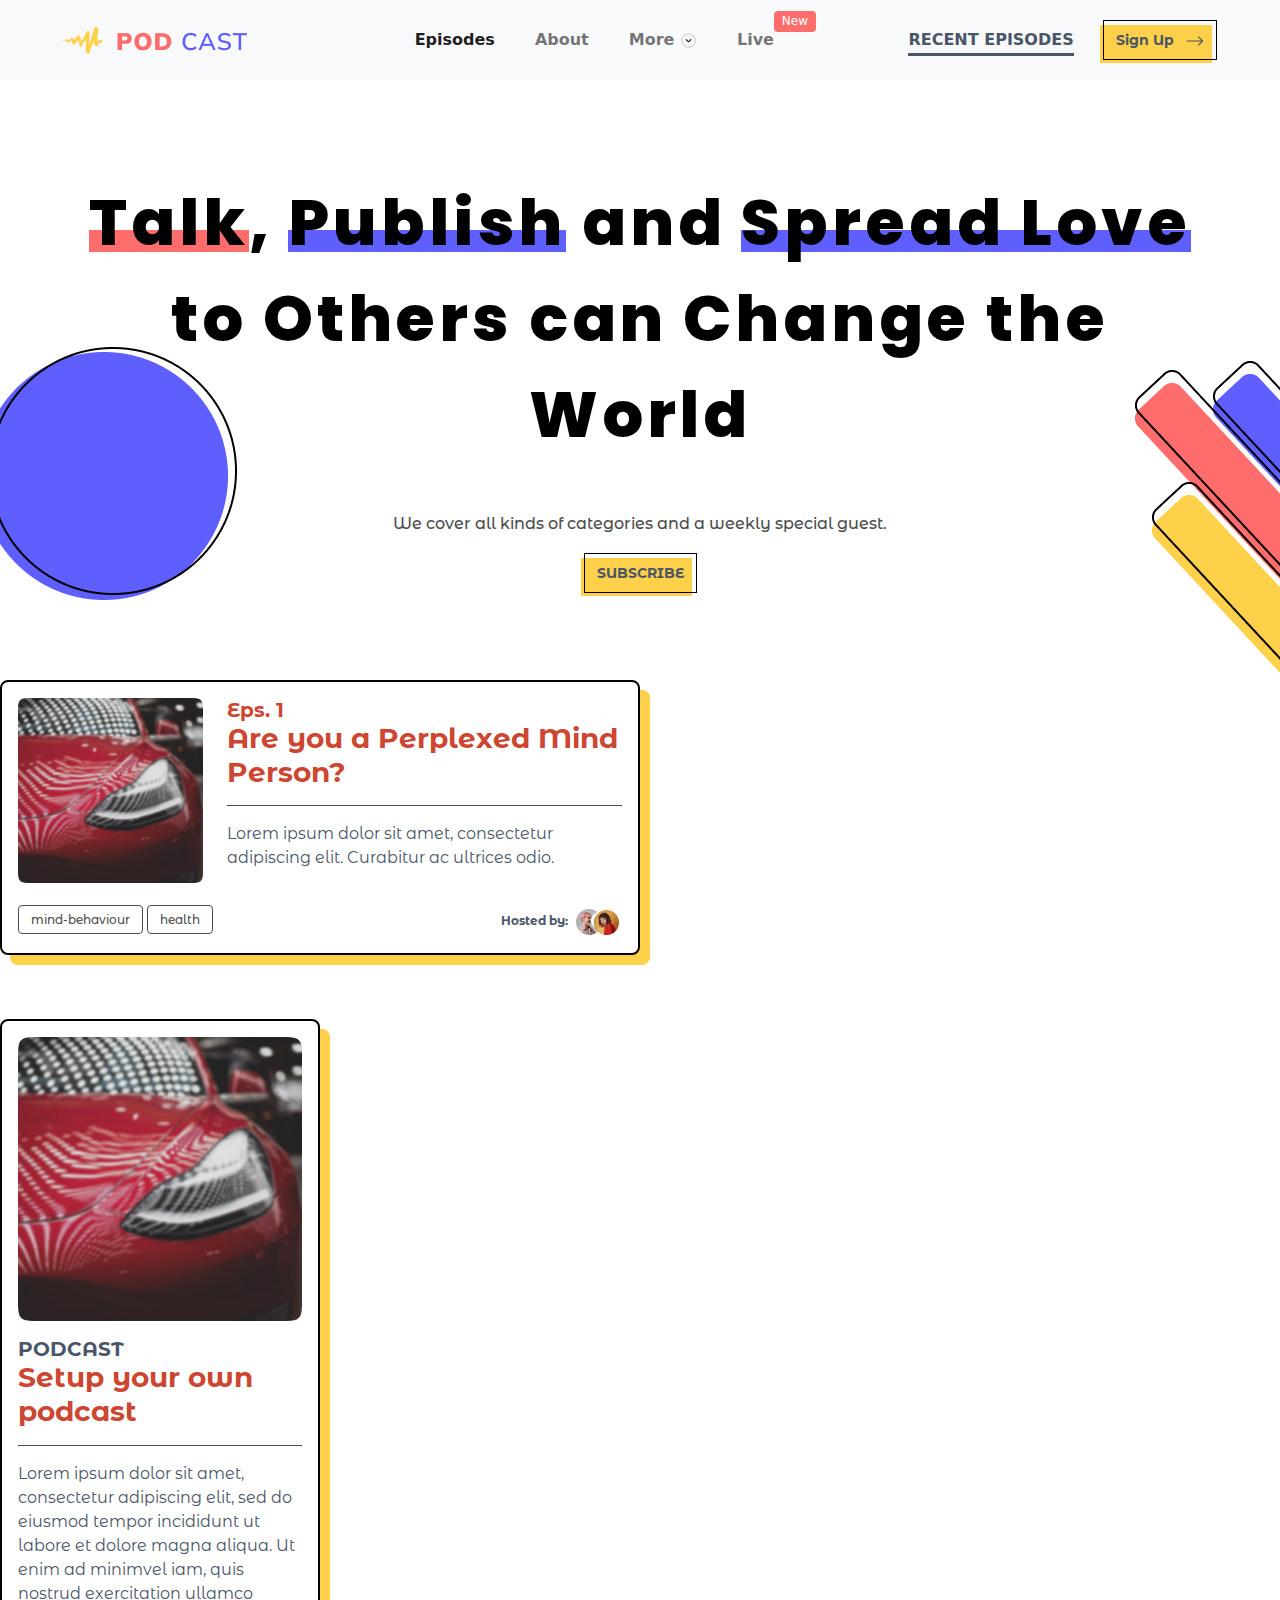
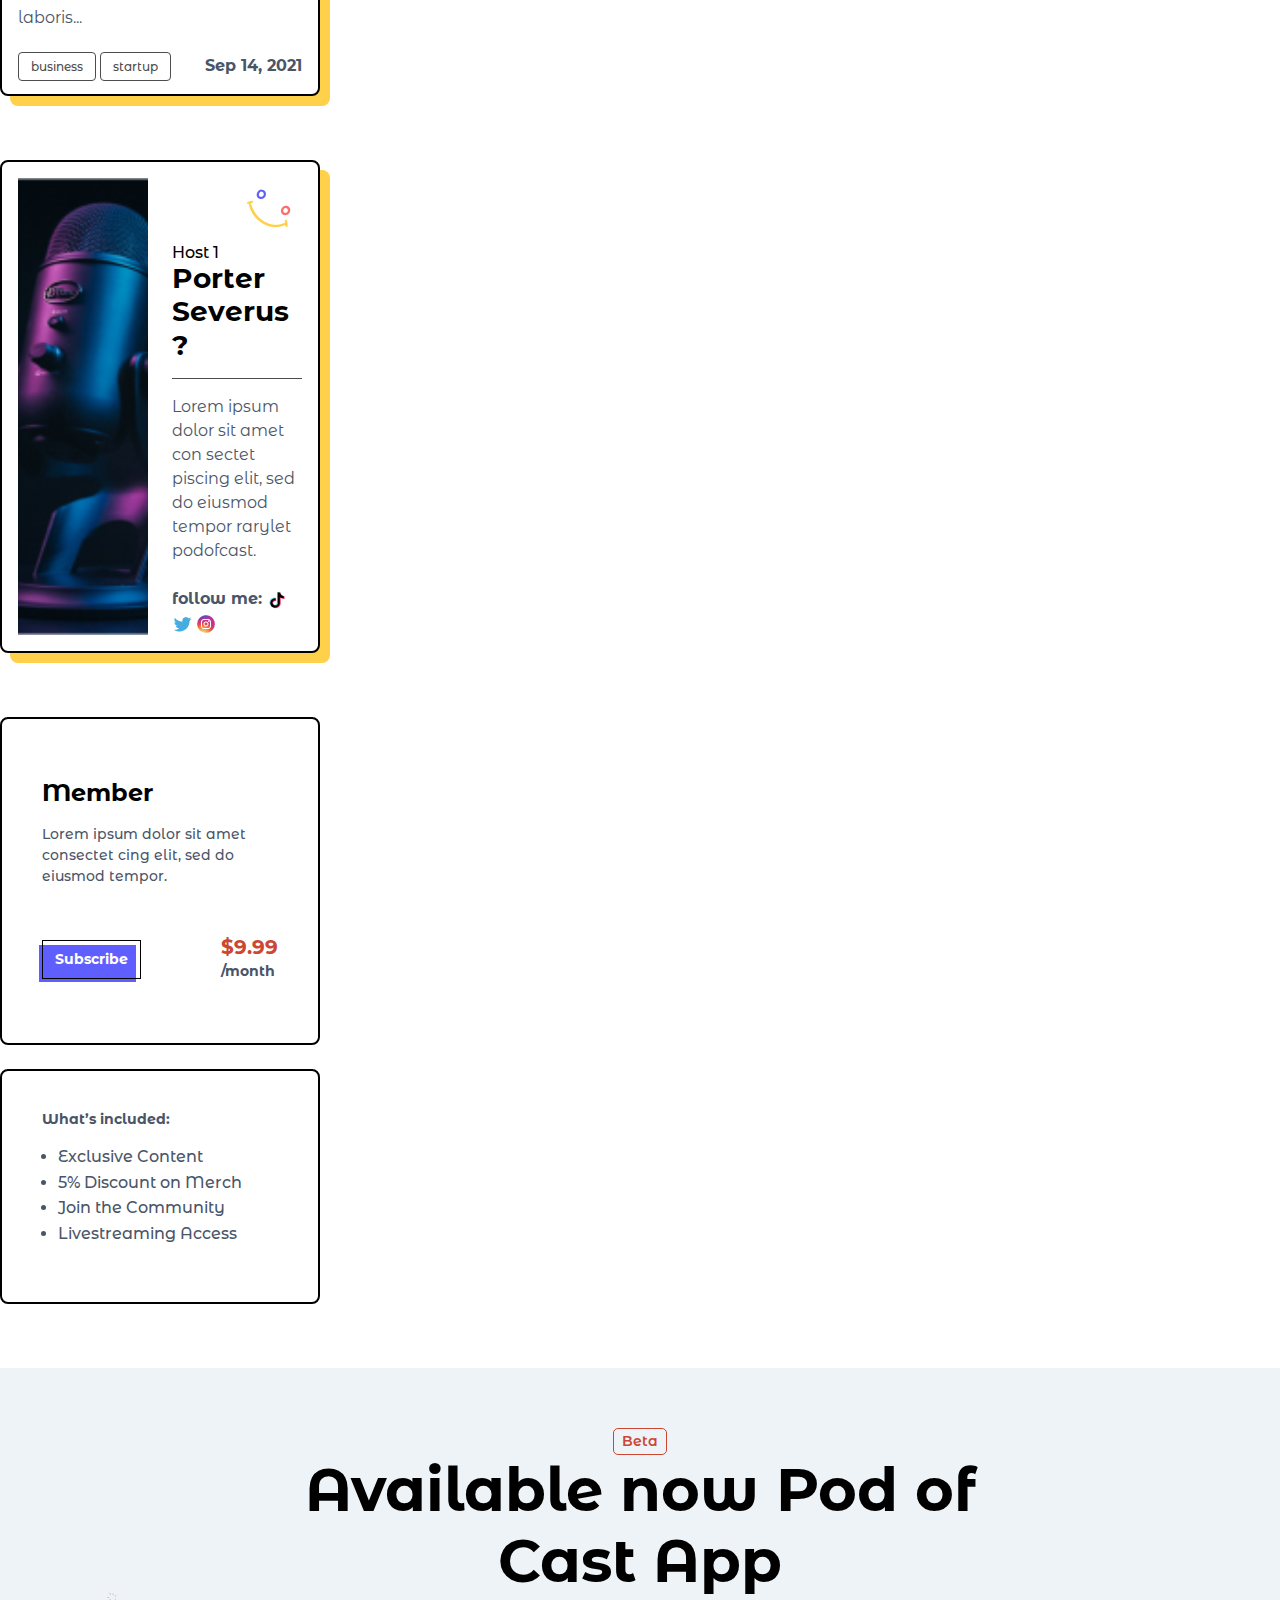
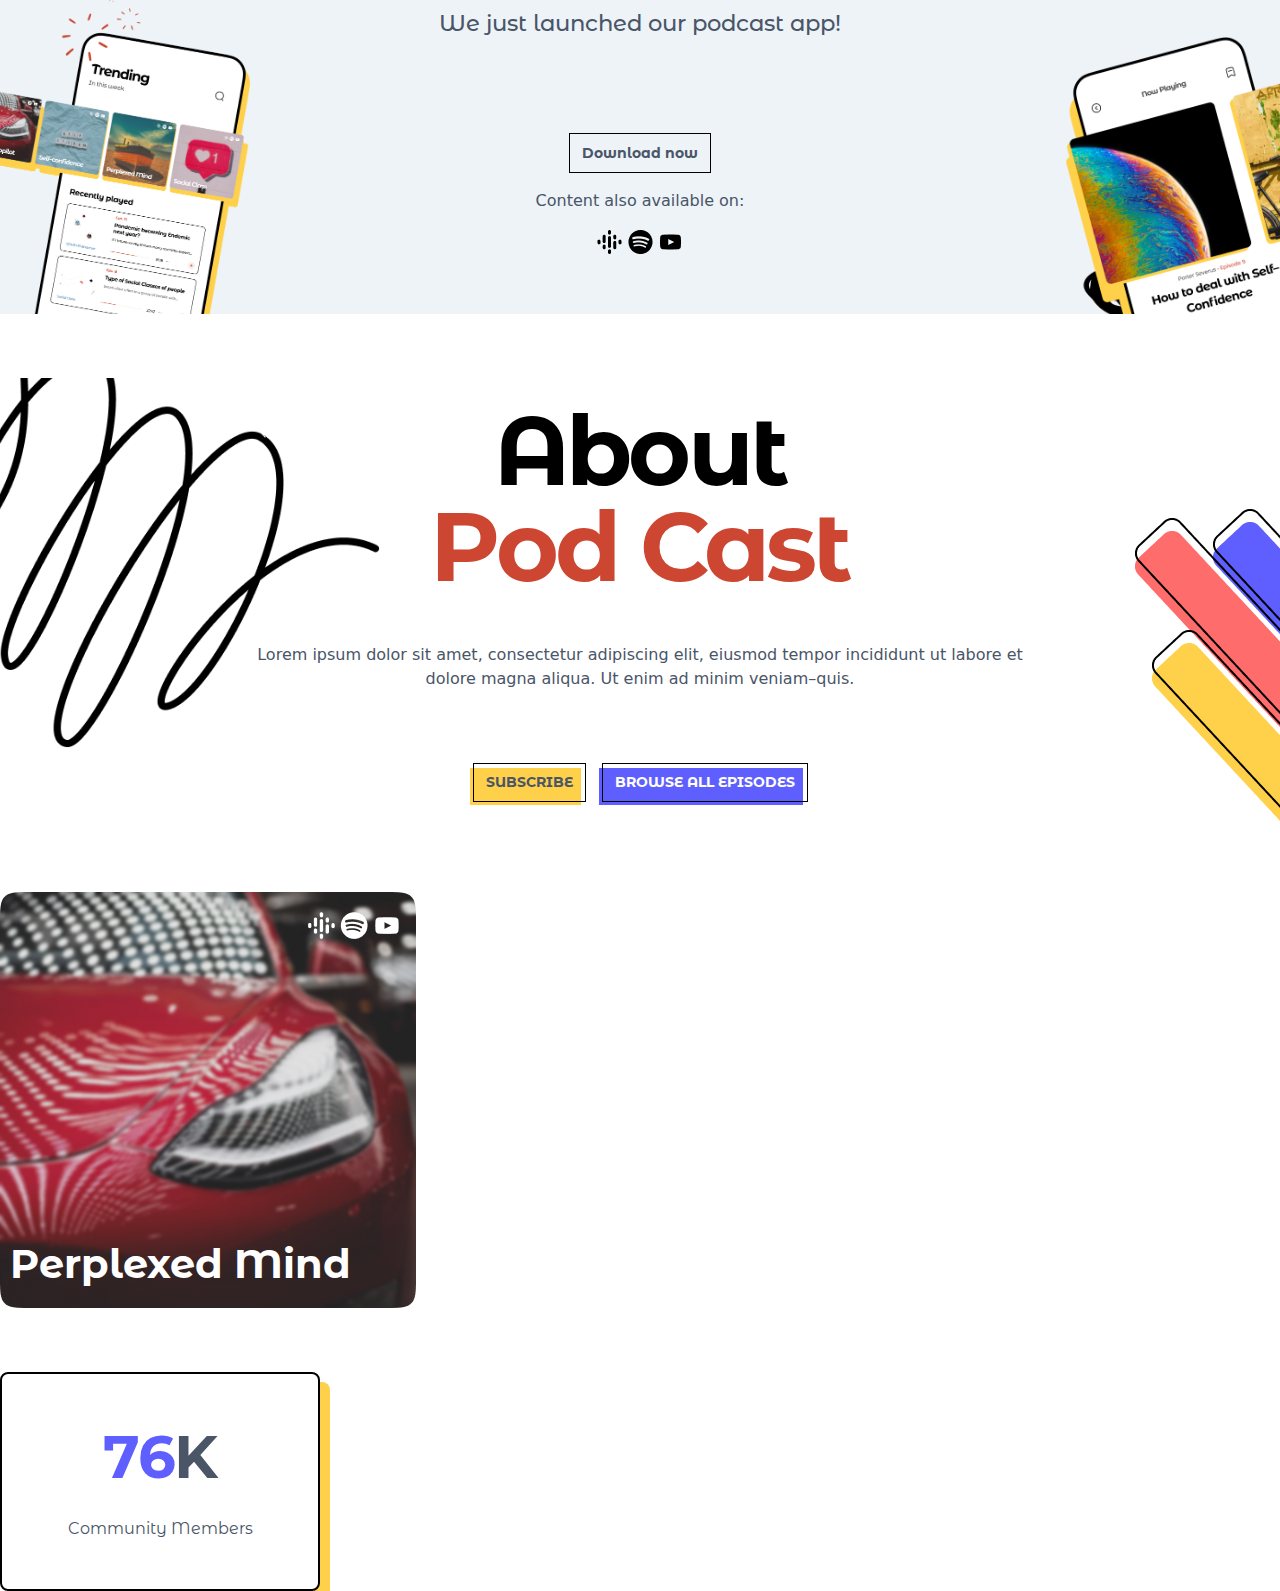
==== comps.html @ 331a7ea0 "All comonents" ====
<!DOCTYPE html>

<html>

<head>
  <meta charset="utf-8">
  <meta http-equiv="X-UA-Compatible" content="IE=edge">
  <title></title>
  <meta name="description" content="">
  <meta name="viewport" content="width=device-width, initial-scale=1">
  <link rel="stylesheet" href="assets/css/preloader.css" type="text/css">
  <link rel="stylesheet" href="assets/css/index.css" type="text/css">
  <link rel="stylesheet" href="assets/css/bootstrap.min.css" type="text/css">

  <!-- Make css by page name and individual responsive -->
</head>

<body>

  <main id="main">

    <!-- Preloader started  -->
    <section id="preloader">
      <div class="loading">
        <span style="width:80px"><img class="img-fluid w-100" src="assets/images/loader/loader_icon.svg" alt=""></span>
        <span style="color: #FF6C6C; font-weight: bold;">P</span>
        <span style="color: #FF6C6C; font-weight: bold;">O</span>
        <span style="color: #FF6C6C; font-weight: bold;">D</span>
        <span style="color: #5F5FFF; font-weight: bold;">C</span>
        <span style="color: #5F5FFF;">A</span>
        <span style="color: #5F5FFF;">S</span>
        <span style="color: #5F5FFF;">T</span>
      </div>
    </section>
    <!-- Preloader Ended  -->


    <section id="navbar">
      <nav class="navbar navbar-expand-lg navbar-light bg-light">
        <div class="container-fluid">
          <a class="navbar-brand" href="#"><img class="img-fluid" src="assets/images/logo/Logo.png" alt=""></a>
          <button class="navbar-toggler" type="button" data-bs-toggle="collapse"
            data-bs-target="#navbarSupportedContent" aria-controls="navbarSupportedContent" aria-expanded="false"
            aria-label="Toggle navigation">
            <span class="navbar-toggler-icon"></span>
          </button>
          <div class="collapse navbar-collapse" id="navbarSupportedContent">
            <ul class="navbar-nav mx-auto mb-2 mb-lg-0 d-flex gap-4">
              <li class="nav-item">
                <a class="nav-link active" aria-current="page" href="#">Episodes</a>
              </li>
              <li class="nav-item">
                <a class="nav-link" href="#">About</a>
              </li>
              <li class="nav-item dropdown">
                <a class="nav-link dropdown-toggle" href="#" id="navbarDropdown" role="button" data-bs-toggle="dropdown"
                  aria-expanded="false">
                  More

                  <svg width="17" height="17" viewBox="0 0 17 17" fill="none" xmlns="http://www.w3.org/2000/svg">
                    <path opacity="0.3"
                      d="M15.1668 8.49992C15.1668 12.1766 12.1762 15.1666 8.50016 15.1666C4.82416 15.1666 1.8335 12.1766 1.8335 8.49992C1.8335 4.82392 4.82416 1.83325 8.50016 1.83325C12.1762 1.83325 15.1668 4.82392 15.1668 8.49992"
                      stroke="black" stroke-opacity="0.4" stroke-width="1.5" />
                    <path
                      d="M11.3141 7.5384C11.3141 7.66574 11.2654 7.79374 11.1681 7.89107L8.85472 10.2157C8.76072 10.3097 8.63338 10.3624 8.50005 10.3624C8.36738 10.3624 8.24005 10.3097 8.14605 10.2157L5.83138 7.89107C5.63671 7.69574 5.63671 7.37974 5.83271 7.1844C6.02871 6.98974 6.34538 6.9904 6.54005 7.18574L8.50005 9.1544L10.46 7.18574C10.6547 6.9904 10.9707 6.98974 11.1667 7.1844C11.2654 7.28174 11.3141 7.4104 11.3141 7.5384Z"
                      fill="black" />
                  </svg>

                </a>
                <ul class="dropdown-menu" aria-labelledby="navbarDropdown">
                  <div class="arrow"></div>
                  <li><a class="dropdown-item" href="#">Action</a></li>
                  <li><a class="dropdown-item" href="#">Another action</a></li>
                  <li>
                    <hr class="dropdown-divider">
                  </li>
                  <li><a class="dropdown-item" href="#">Something else here</a></li>
                </ul>
              </li>
              <li class="nav-item position-relative">
                <a href="" class="nav-link ">Live <sup class="badge position-absolute">New</sup></a>
              </li>
            </ul>

            <div class="right_side_nav ">

              <a style="border-bottom: 3px solid #4A5568;" class="text-dark fw-bold pb-1 me-4" href="">RECENT
                EPISODES</a>
              <a class="them_btn text-dark yellow_btn text-capitalize" href="">Sign Up
                <svg class="ms-2" width="18" height="10" viewBox="0 0 18 10" fill="none"
                  xmlns="http://www.w3.org/2000/svg">
                  <path
                    d="M12.7046 0.26716L17.4375 5.00004L12.7046 9.73291L11.9091 8.93739L15.284 5.5625L0.589361 5.5625V4.4375L15.2839 4.4375L11.9091 1.06268L12.7046 0.26716Z"
                    fill="#4A5568" />
                </svg>

              </a>
            </div>
          </div>
        </div>
      </nav>
    </section>
    <section id="page_content">

      <section id="hero" class="animated_banner d-flex align-items-center position-relative overflow-hidden">
        <div class="hero_text text-center mx-auto">
          <h1>
            <span class="text1">Talk</span>, <span class="text2">Publish</span> and <span class="text2">Spread
              Love</span> to Others can Change the World
          </h1>

          <p class="mt-5">We cover all kinds of categories and a weekly special guest.</p>
          <br>
          <a class="them_btn text-dark yellow_btn text-uppercase" href="">Subscribe</a>
        </div>

        <img class="line position-absolute" src="assets/images/hero/lines.png " alt="">
        <img class="circle img-fluid  position-absolute" src="assets/images/hero/circle.png" alt="">
      </section>



        <div class="card card1 has_shadow  p-1 p-md-3 w-50">
          <div class="card_body ">
              <div class="row">
                <div class="col-12 col-lg-4">
                  <div class="left_img"><img class="w-100 img-fluid" src="assets/images/card/card_img2.png" alt=""></div>
                </div>
                <div class="col-12 col-lg-8">
                  <div class="card_info">
                    <div class="card_heading d-flex flex-column justify-content-between pb-1 pb-md-3 mt-2 mt-md-0">
                      <h5 class="text-brown fw-bold">Eps. 1</h5>
                      <h3 class="text-brown fw-bold">Are you a Perplexed Mind Person?</h3>
                    </div>
  
                    <div class="card_details mt-1 mt-md-3">
                      <p>Lorem ipsum dolor sit amet, consectetur adipiscing elit. Curabitur ac ultrices odio. </p>
                    </div>
                  </div>
                </div>
              </div>
          </div>
          <div class="card_footer d-flex justify-content-between mt-2 mt-md-4">
            <div class="btn_group">
              <a class="bordered_btn" href="">mind-behaviour</a>
              <a class="bordered_btn" href="">health</a>
            </div>

            <div class="hosters">
              <span class="fw-bold">Hosted by: </span>
              <span class="hosters_img">
                <a href=""><img class="avatar" src="assets/images/avatar/avatar1.png" alt=""></a>
                <a href=""><img class="avatar" src="assets/images/avatar/avatar2.png" alt=""></a>
              </span>
            </div>
          </div>
        </div>


        <div class="gap_64"></div>
        <div class="card card2 has_shadow  p-1 p-md-3 w-25">
          <div class="card_body ">
              <div class="row">
                <div class="col-12 ">
                  <div class="left_img"><img class="w-100 img-fluid" src="assets/images/card/card_img2.png" alt=""></div>
                </div>
                <div class="col-12">
                  <div class="card_info">
                    <div class="card_heading d-flex flex-column justify-content-between pb-1 pb-md-3 mt-2 mt-md-0">
                      <h5 class="text-uppercase mt-1 mt-md-3 fw-bold">Podcast</h5>
                      <h3 class="text-brown fw-bold ">Setup your own podcast</h3>
                    </div>
  
                    <div class="card_details mt-1 mt-md-3">
                      <p>Lorem ipsum dolor sit amet, consectetur adipiscing elit, sed do eiusmod tempor incididunt ut labore et dolore magna aliqua. Ut enim ad minimvel iam, quis nostrud exercitation ullamco laboris... </p>
                    </div>
                  </div>
                </div>
              </div>
          </div>
          <div class="card_footer d-flex flex-wrap justify-content-between mt-2 mt-md-4 gap-2">
            <div class="btn_group">
              <a class="bordered_btn" href="">business</a>
              <a class="bordered_btn" href="">startup</a>
            </div>

            <div class="date">
              <p class="fw-bold">Sep 14, 2021</p>
            </div>
          </div>
        </div>

        <div class="gap_64"></div>
        <div class="card card3 has_shadow  p-1 p-md-3 w-25">
          <div class="card_body ">
              <div class="row">
                <div class="col-6">
                  <div class="left_img h-100 "><img style="object-fit:cover;" class="w-100 h-100 img-fluid" src="assets/images/card/speaker.png" alt=""></div>
                </div>
                <div class="col-6">
                  <div class="card_info d-flex flex-column justify-content-between h-100">
                    <div class="card_top right_img d-flex justify-content-end">
                      <img class="w-50" src="assets/images/card/Face 1.png" alt="">
                    </div>

                    <div class="card_bottom">
                      <div class="card_heading d-flex flex-column justify-content-between pb-1 pb-md-3 mt-2 mt-md-0">
                        <h6 class="text-black">Host 1</h6>
                        <h3 class="text-black fw-bold">Porter Severus?</h3>
                      </div>
    
                      <div class="card_details mt-1 mt-md-3">
                        <p>Lorem ipsum dolor sit amet con
                          sectet piscing elit, sed do eiusmod tempor rarylet podofcast. </p>
                      </div>
  
                      <div class="card_footer d-flex  mt-2 mt-md-4 justify-content-end">
            
                        <div class="socials align-content-end">
                          <span class="fw-bold">follow me: </span>
                          <span class="social_img">
                            <a href=""><img class="avatar" src="assets/images/icon/tiktok.png" alt=""></a>
                            <a href=""><img class="avatar" src="assets/images/icon/twitter.png" alt=""></a>
                            <a href=""><img class="avatar" src="assets/images/icon/instagram.png" alt=""></a>
                          </span>
                        </div>
                      </div>
                    </div>
                    
                  </div>
                </div>
              </div>
          </div>
          
        </div>

        <div class="gap_64">

        </div>

        <div class="group_card w-25">
          <div class="card  d-flex flex-column gap-5 ">
            
            <div class="part1 card_heading border-0">
              <h4 class="text-black fw-bold ">Member</h4>
              <p class="mt-3">Lorem ipsum dolor sit amet consectet
                cing elit, sed do eiusmod tempor.</p>
              </div>

              <div class="button_and_price d-flex align-items-center justify-content-between">
                <a class="them_btn blue_btn text-white" href="">Subscribe</a>
                <div>
                  <h5 class="text-brown fw-bold">$9.99</h5>
                  <small class="text-dark text-lowercase fw-bold">/month</small>
                </div>
              </div>
          </div>

          <div class="part2 card mt-4">
            <h6>What’s included:</h6>
            <div class="features mt-3">
              <ul>
                <li>Exclusive Content</li>
                <li>5% Discount on Merch</li>
                <li>Join the Community</li>
                <li>Livestreaming Access</li>
              </ul>
            </div>
          </div>
        </div>

        <div class="gap_64"></div>


        <section id="footer">
            
        </section>

        </div>




        <div class="banner1 position-relative overflow-hidden">
          <div style="gap:100px" class="banner_el_wrapper d-flex flex-column ">
            <div class="banner_text text-center text-center">

              <div class="red_badge mx-auto"> Beta</div>
              <h2 class="text-black mx-auto">Available now
                Pod of Cast App</h2>
  
                <p class="text-dark mt-2">We just launched our podcast app!</p>
            </div>
  
            <div class="banner_actions text-center">
              <div>
                <a class="them_btn yellow_btn text-dark" href=""> Download now </a>

                <p class="text-dark mt-4">Content also available on:</p>

              </div>
              
              <div class="mt-3">
                <a href=""><img src="assets/images/icon/podcast.png" alt=""></a>
                <a href=""><img src="assets/images/icon/spotify.png" alt=""></a>
                <a href=""><img src="assets/images/icon/youtube.png" alt=""></a>
              </div>
            </div>
          </div>

          <img class="l_moving_img" src="assets/images/banner/mobile1.png" alt="">
          <img class="r_moving_img" src="assets/images/banner/mobile2.png" alt="">
        </div>

        <div class="gap_64"></div>

        <section style="min-height: 450px;" id="banner2" class="animated_banner d-flex align-items-center position-relative overflow-hidden">
          <div class="banner2_text text-center mx-auto">
            <h1 class="text-black text-capitalize">
              About
            </h1>
            <h1 class="text-brown text-capitalize">
              Pod Cast
            </h1>
  
            <p class="my-5 mx-auto">
              Lorem ipsum dolor sit amet, consectetur adipiscing elit,  eiusmod tempor incididunt
              ut labore et dolore magna aliqua. Ut enim ad minim veniam–quis.
            </p>
            <br>
            <div class="button_group gap-3 d-flex justify-content-center ">
              <a class="them_btn text-dark yellow_btn text-uppercase" href="">Subscribe</a>
              <a class="them_btn text-white blue_btn text-uppercase" href="">BROWSE ALL EPISODES</a>
            </div>
          </div>
  
          <img class="line position-absolute" src="assets/images/hero/lines.png " alt="">
          <img style="width: 400px;" class="circle img-fluid  position-absolute" src="assets/images/banner/banner_spring.png" alt="">
        </section>

        <style>
          #banner2 h1{
            font-family: 'Montserrat Alternates';
            font-style: normal;
            font-weight: 700;
            font-size: 96px;
            line-height: 100%;
            /* or 96px */ 

            text-align: center;
            letter-spacing: -0.04em;
          }

          .banner2_text p{
            max-width: 766px;
            width: 100%;
          }
        </style>

        <div class="gap_64"></div>

        <div class="img_card">
          <div class="card_links">
            <a href=""><img src="assets/images/icon/podcast_white.png" alt=""></a>
            <a href=""><img src="assets/images/icon/spotify_white.png" alt=""></a>
            <a href=""><img src="assets/images/icon/youtube_white.png" alt=""></a>

          </div>
          <img class="h-100 w-100" src="assets/images/card/card_img2.png" alt="">
           <h5 class="caption text-white">Perplexed Mind</h5> 
        </div>


        <style>
          .img_card{
            max-height: 416px;
            max-width: 416px;
            position: relative;
          }
          .card_links{
            position: absolute;
            right: 15px;
            top: 20px;

          }
          .img_card .caption{
            position: absolute;
            left: 10px;
            bottom: 20px;
            font-family: 'Montserrat Alternates';
            font-style: normal;
            font-weight: 700;
            font-size: 40px;
            line-height: 120%;
          }
          
        </style>


       <div class="gap_64"></div>

       <section class="card card4 has_shadow w-25 d-flex flex-column gap-4 p-5">
            <div class="card4_heading text-center">
                <h2><span class="text_second_color">76</span><span class="text-dark">K</span></h2>
            </div>

            <div class="card4_details text-center">
                <p class="text-dark">Community Members</p>
            </div>
       </section>
    </section>

    <style>
        .card4_heading h2{
            font-family: 'Montserrat Alternates';
font-style: normal;
font-weight: 700;
font-size: 59.3px;
line-height: 120%;
/* or 71px */

letter-spacing: -0.02em;

        }
    </style>

    <section id="footer">
      <!-- Footer  -->
    </section>
  </main>

  <script src="assets/js/core/jquery-3.6.0.js" type="text/javascript"></script>
  <script src="assets/js/core/bootstrap.min.js" type="text/javascript"></script>
  <script src="assets/js/core/popper.min.js" type="text/javascript"></script>
  <script src="assets/js/preloader.js" type="text/javascript"></script>
  <script src="assets/plugins/twin_max/twin_max.js" type="text/javascript"></script>
  <script src="assets/plugins/chorki/chorki.js" type="text/javascript"></script>

  <script src="assets/js/common.js" type="text/javascript"></script>

  <script>
    var rect = $('#hero')[0].getBoundingClientRect();
    var mouse = {
      x: 0,
      y: 0,
      moved: false
    };

    $("#hero").mousemove(function (e) {
      mouse.moved = true;
      mouse.x = e.clientX - rect.left;
      mouse.y = e.clientY - rect.top;
    });

    // Ticker event will be called on every frame
    TweenLite.ticker.addEventListener('tick', function () {
      if (mouse.moved) {
        parallaxIt(" #hero img", -150);
      }
      mouse.moved = false;
    });

    function parallaxIt(target, movement) {
      TweenMax.to(target, 0.5, {
        x: (mouse.x - rect.width / 2) / rect.width * movement,
        y: (mouse.y - rect.height / 2) / rect.height * movement
      });
    }

    $(window).on('resize scroll', function () {
      rect = $('#hero')[0].getBoundingClientRect();
    });



  </script>
</body>

</html>
---- assets/css/preloader.css ----
#main {
    overflow: hidden;
}

/* Code for preloader */

.loader h1 {
    position: relative;
    margin: 0;
    color: #fff;
    font-size: 34px;
    font-family: 'Montserrat', sans-serif;
    font-weight: 400;
    text-align: center;
  }
  

  #preloader{
    display: flex;
    align-items: center;
    justify-content: center;
    position: absolute;
    height: 100%;
    width: 100%;
    z-index: 99999;
    background: white;
  }
  .loading {
    text-align: center;
    font-weight: 700;
    font-size: 64px;
    line-height: 68px;
    text-align: center;
    color: rgba(129, 163, 198, 1);
    margin-bottom: 41px;
  }
  .loading span {
    display: inline-block;
    margin: 0 -0.05em;
  }
 
  
  .loading span {
    animation: loading 1s infinite alternate;
  }
  .loading span:nth-child(1) {
    animation-delay: 0s;
  }
  .loading span:nth-child(2) {
    animation-delay: 0.1s;
  }
  .loading span:nth-child(3) {
    animation-delay: 0.2s;
  }
  .loading span:nth-child(4) {
    animation-delay: 0.3s;
  }
  .loading span:nth-child(5) {
    animation-delay: 0.4s;
  }
  .loading span:nth-child(6) {
    animation-delay: 0.5s;
  }
  .loading span:nth-child(7) {
    animation-delay: 0.6s;
  }
  .loading span:nth-child(8) {
    animation-delay: 0.7s;
  }
  @keyframes loading {
    0% {
      opacity: 1;
    }
    100% {
      opacity: 0;
    }
  }
  
  @media screen and (max-width: 768px){
    .loading {
        font-size: 20px;
    }
  }


@media screen and (max-width: 992px){
    .loading {
        font-size: 30px;
    }
}

/* Code for preloader ended  */
---- assets/css/index.css ----
@import url('./common.css');


/* Css for hero section has started  */
#hero{
    min-height: 600px;
  }
  .hero_text{
    max-width: 1122px;
  }
  .hero_text h1{
    font-family: 'Poppins';
    font-style: normal;
    font-weight: 800;
    font-size: 64px;
    line-height: 96px;
    /* or 150% */
    text-align: center;
    letter-spacing: 0.06em;
    color: #000000;
  }
  
  .text1, .text2{
    position: relative;
  }
  .text1::after, .text2::after{
    content: '';
    position: absolute;
    height: 22px;
    width: 100%;
    left: 0px;
    bottom: 15px;
    z-index: -1;
    background-color: var(--first-color);
  }
  
  .text2::after{
    background-color:var(--second-color);
  }
  
  .hero_text p{
    font-family: 'Montserrat Alternates';
    font-style: normal;
    font-weight: 500;
    font-size: 16px;
    line-height: 160%;
        /* identical to box height, or 26px */
    
        text-align: center;
    
        /* Davys Grey */
    
        color: #4D4D4D;
  }

#hero img.line{
    right: -250px;
    bottom: -150px;
}

#hero img.circle{
    left: -20px;
    bottom: 80px;
}
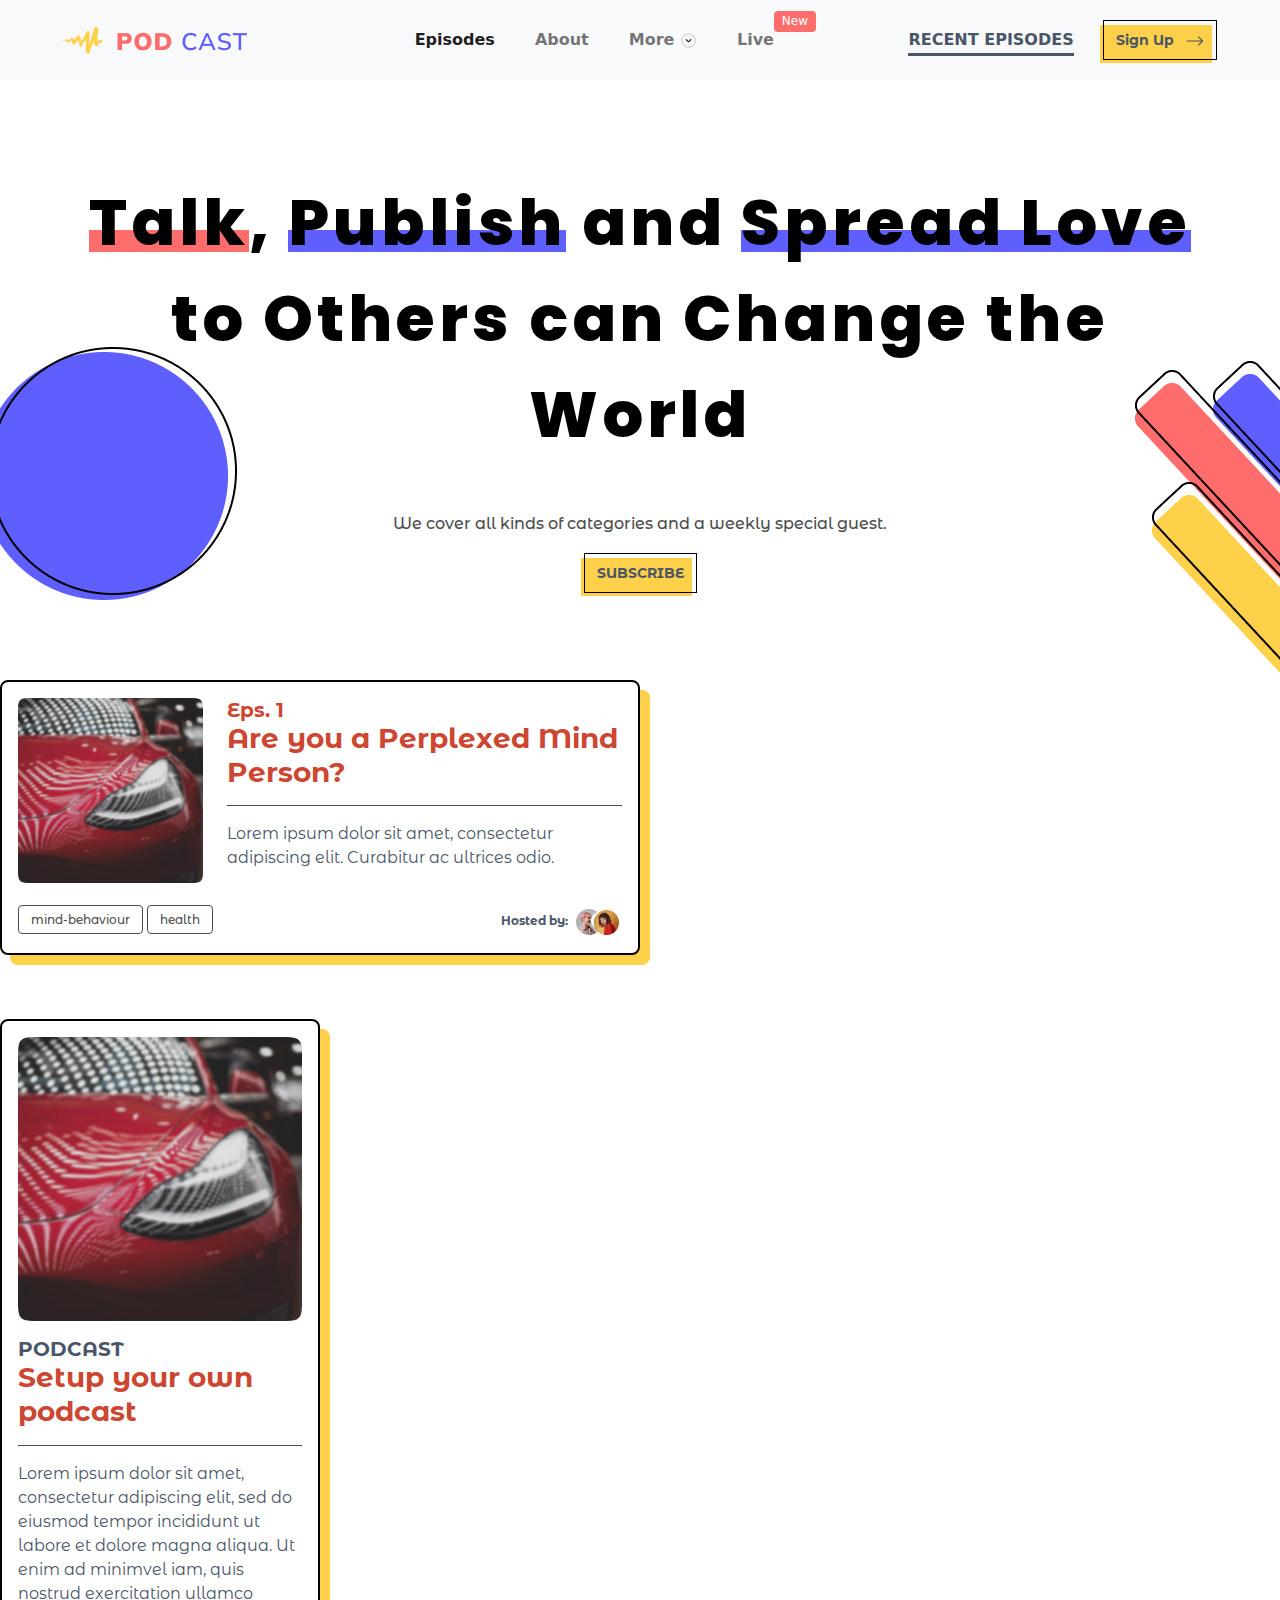
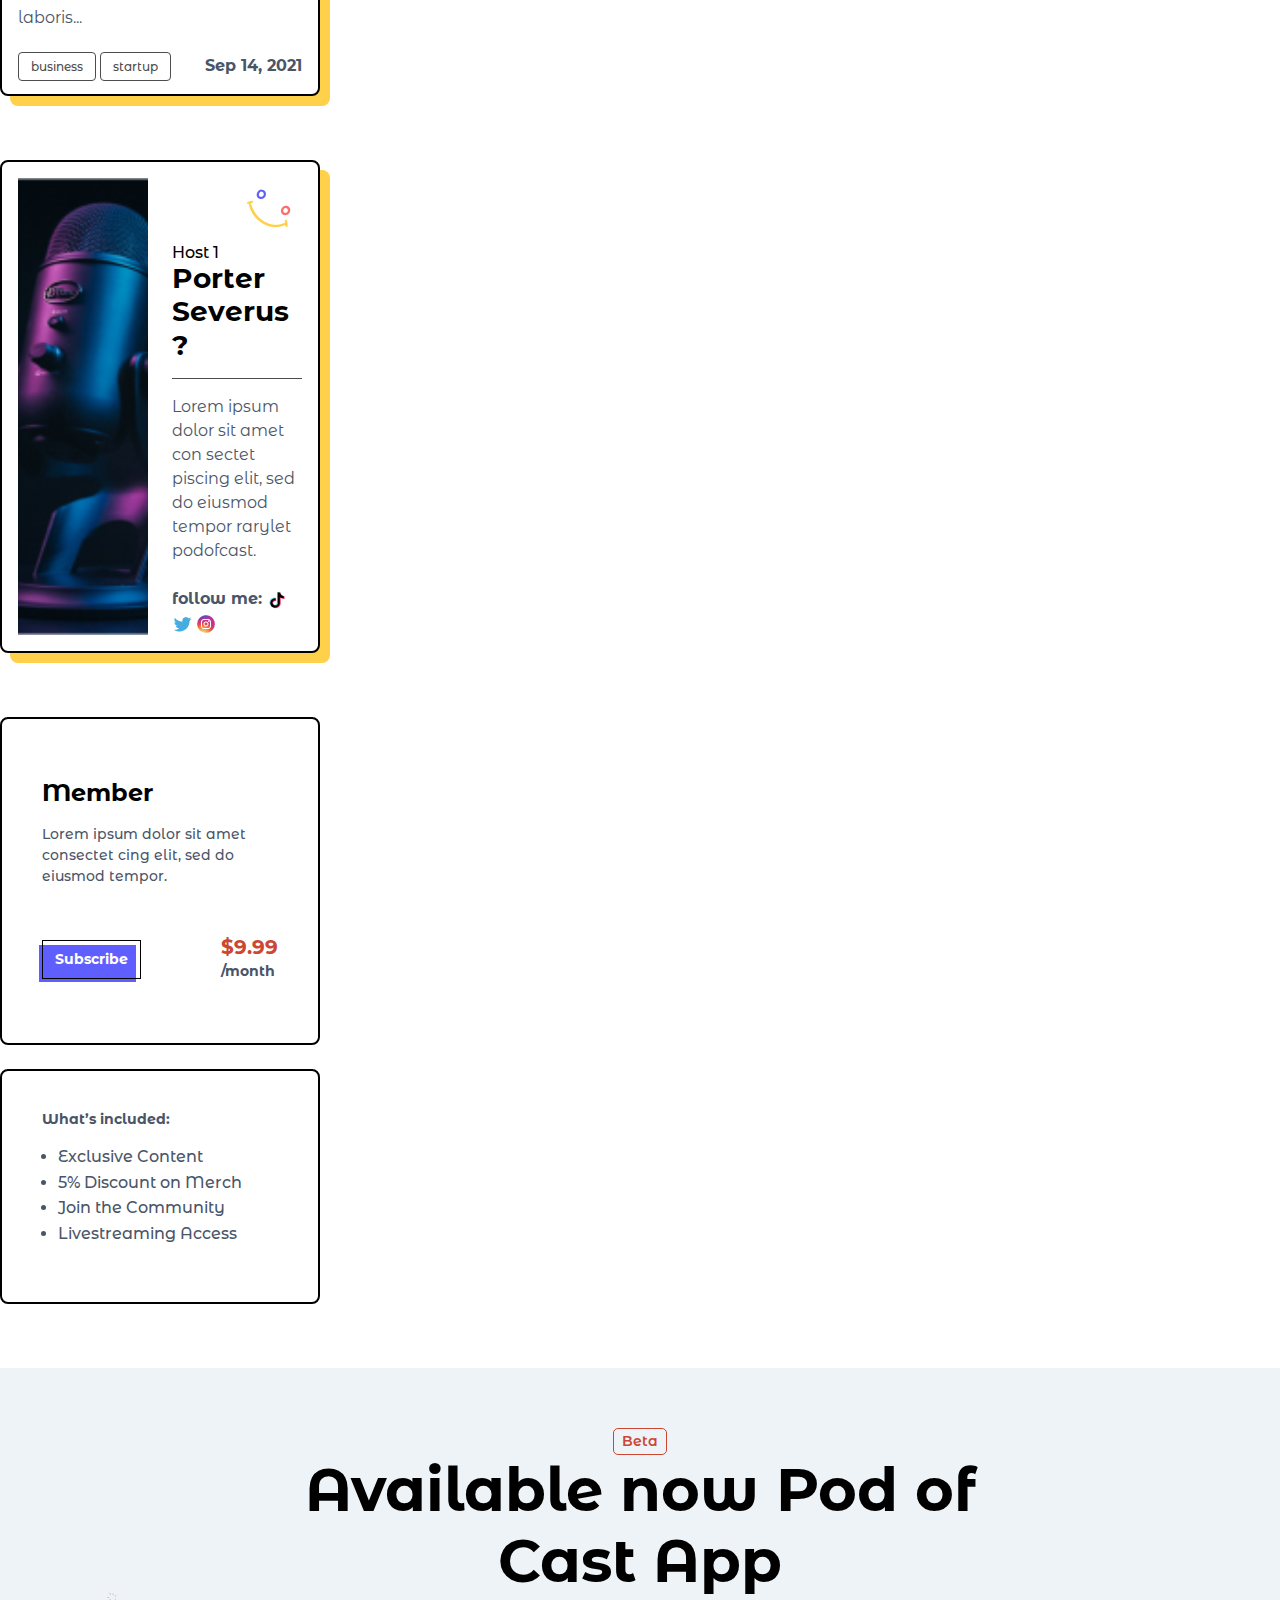
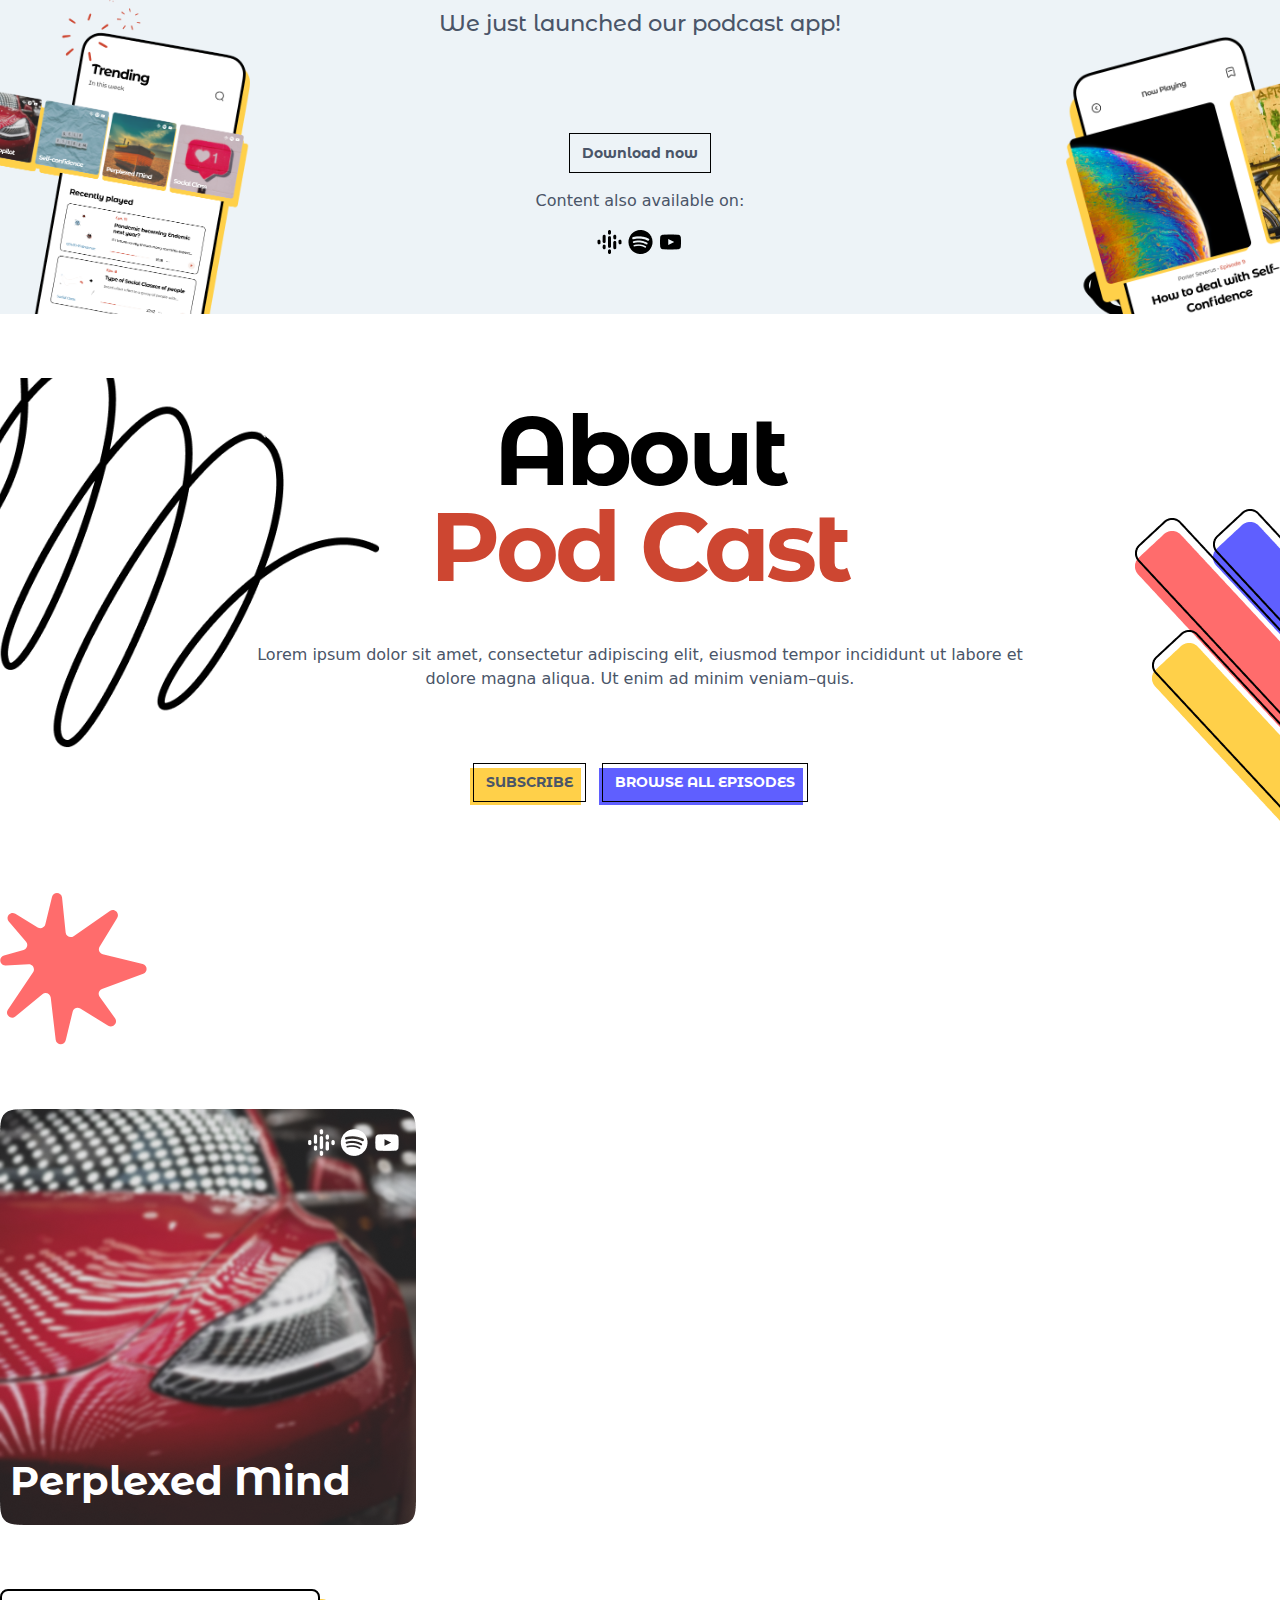
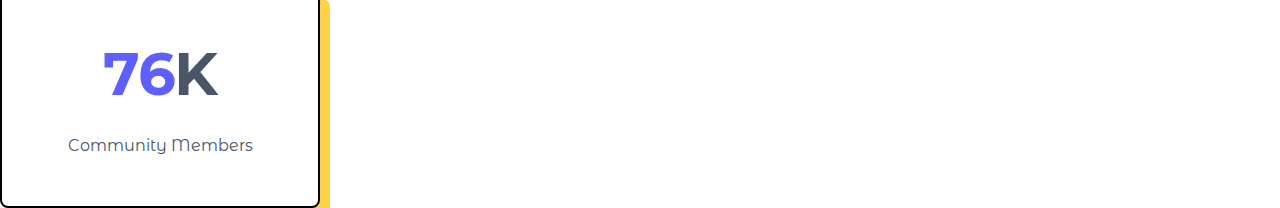
==== commit 67666a8e: "All comonents" ====
--- a/comps.html
+++ b/comps.html
@@ -273,7 +273,7 @@
 
 
         <section id="footer">
-            
+
         </section>
 
         </div>
@@ -356,6 +356,13 @@
             width: 100%;
           }
         </style>
+
+        <div class="gap_64"></div>
+
+<svg class="chorki" width="147" height="153" viewBox="0 0 147 153" fill="none" xmlns="http://www.w3.org/2000/svg">
+    <path d="M51.9887 4.87672C53.3442 -0.705837 61.4555 -0.155126 62.044 5.5594L65.6395 40.4751C66.0381 44.3452 70.4411 46.3701 73.6387 44.1538L109.872 19.0398C114.413 15.8926 120.026 21.1847 117.152 25.9027L99.5973 54.7149C97.7956 57.672 99.3924 61.5272 102.757 62.3443L142.68 72.0374C147.588 73.2291 147.98 80.0588 143.24 81.8045L102.008 96.991C98.8376 98.1586 97.651 102.025 99.6203 104.77L115.053 126.281C118.301 130.807 112.996 136.527 108.238 133.628L80.2851 116.597C77.328 114.796 73.4728 116.392 72.6557 119.757L65.7196 148.325C64.3741 153.866 56.3387 153.379 55.6724 147.716L50.7185 105.607C50.246 101.591 45.5186 99.6866 42.3941 102.254L15.36 124.467C10.8054 128.21 4.57888 122.546 7.87398 117.658L33.0832 80.2626C35.4422 76.7633 32.7859 72.0742 28.5717 72.2984L5.65256 73.5178C-0.451024 73.8426 -1.87764 65.1227 4.0112 63.4854L23.5438 58.0546C27.1391 57.055 28.4873 52.6655 26.073 49.82L8.79029 29.4511C5.03411 25.0242 10.3917 18.7556 15.3497 21.7763L37.7149 35.4028C40.672 37.2044 44.5272 35.6076 45.3443 32.2426L51.9887 4.87672Z" fill="#FF6C6C"/>
+    </svg>
+    
 
         <div class="gap_64"></div>
 
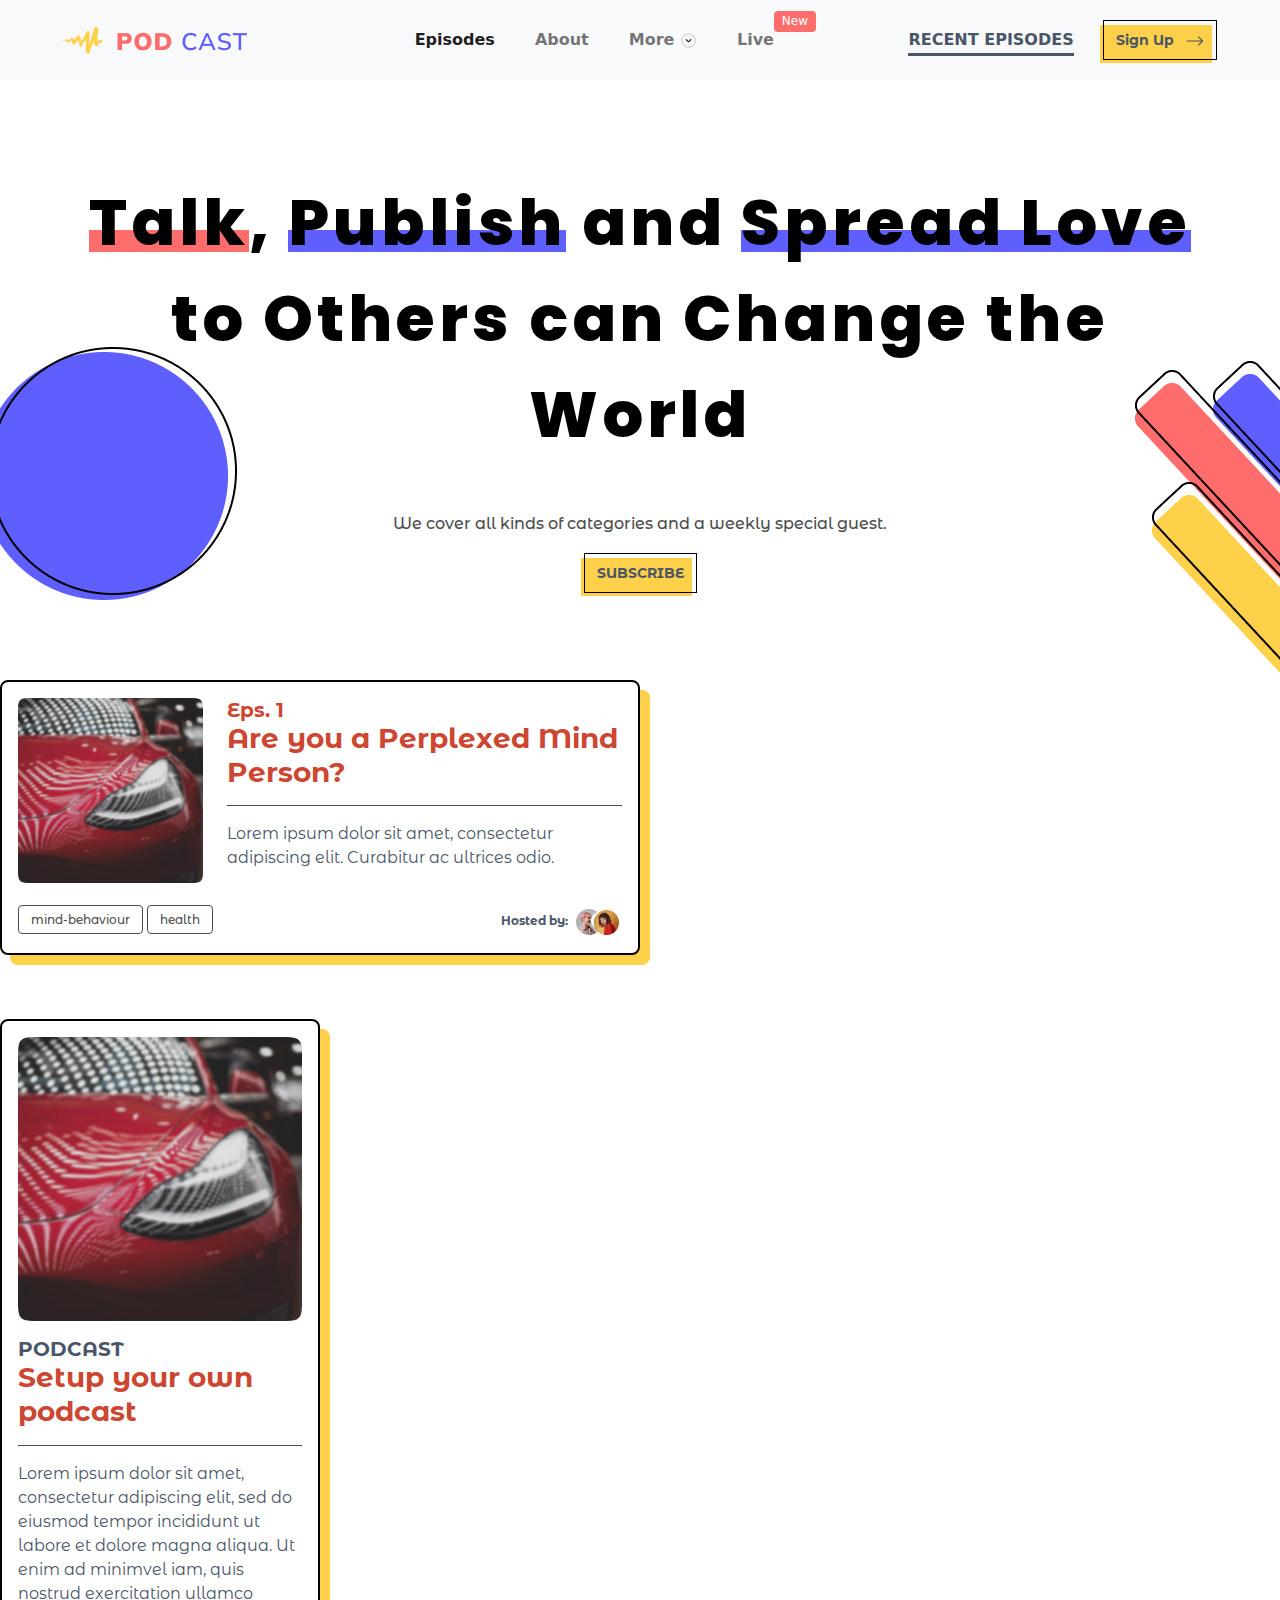
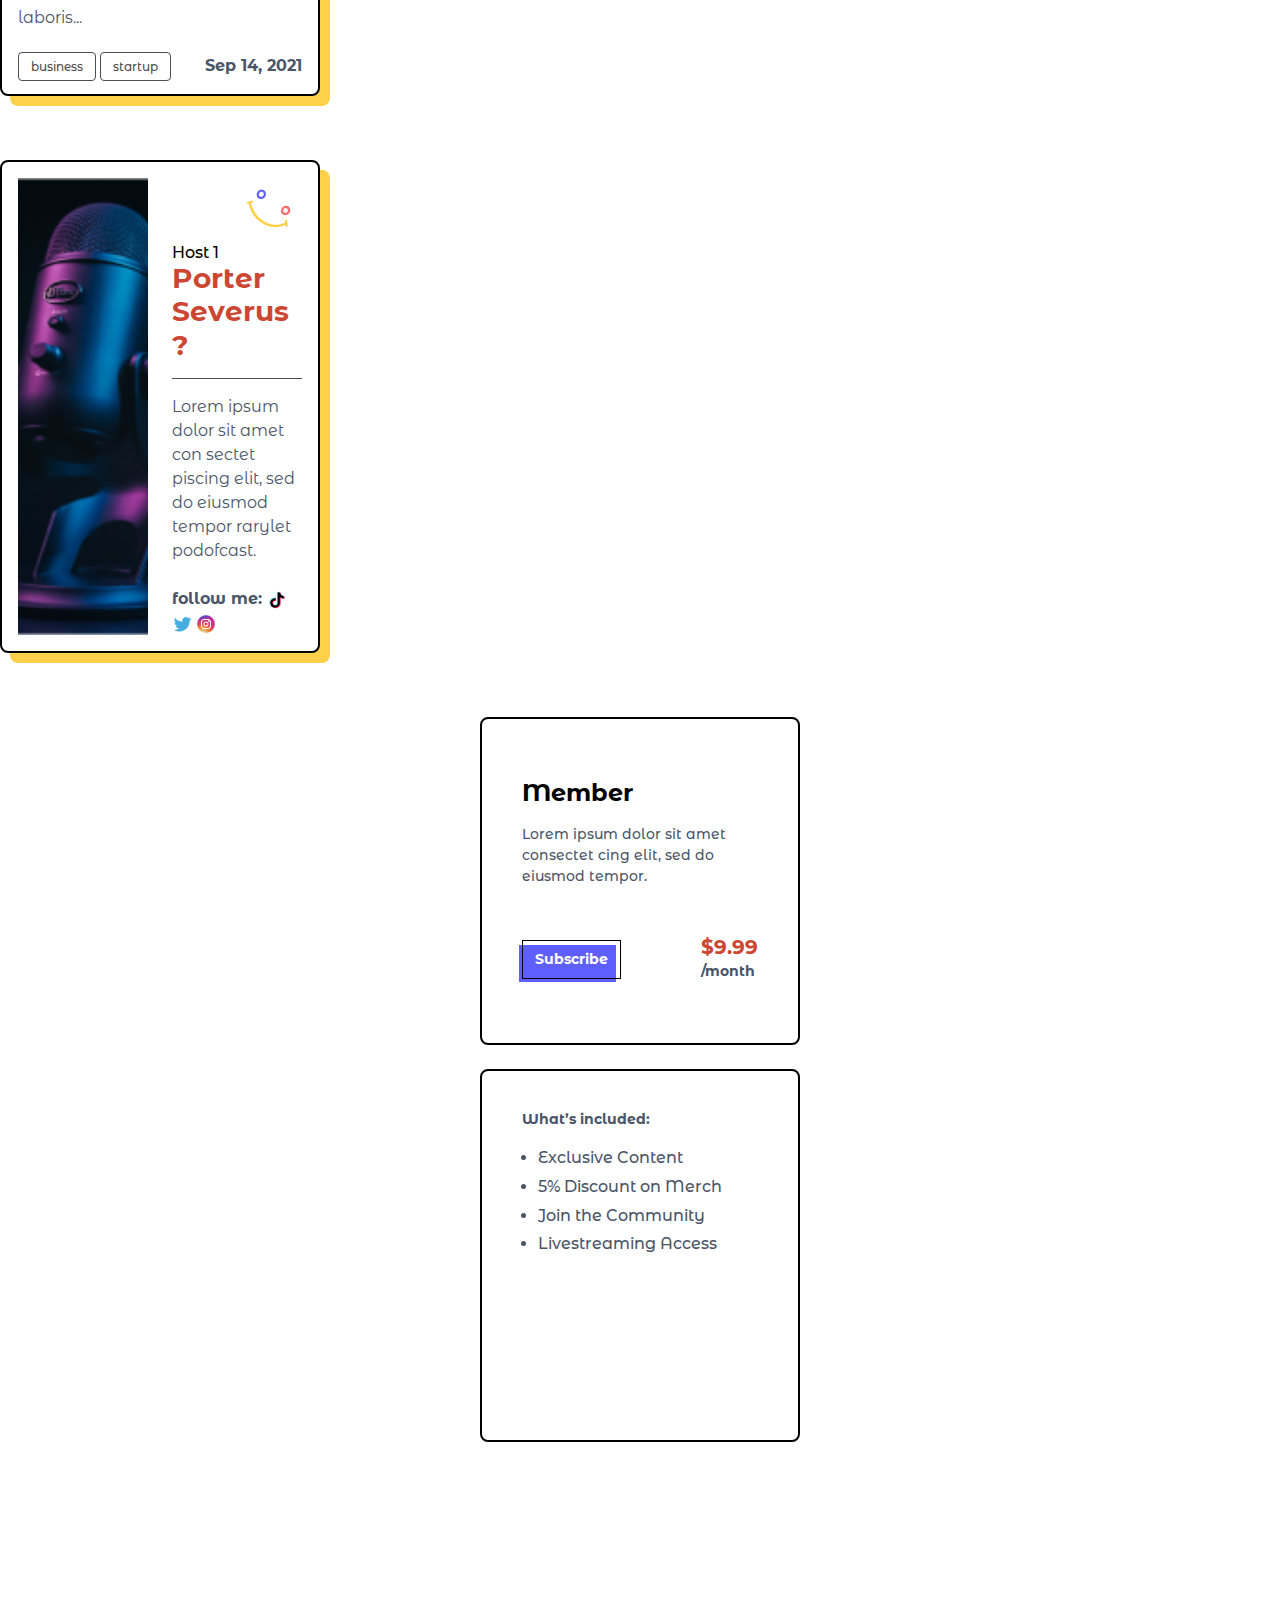
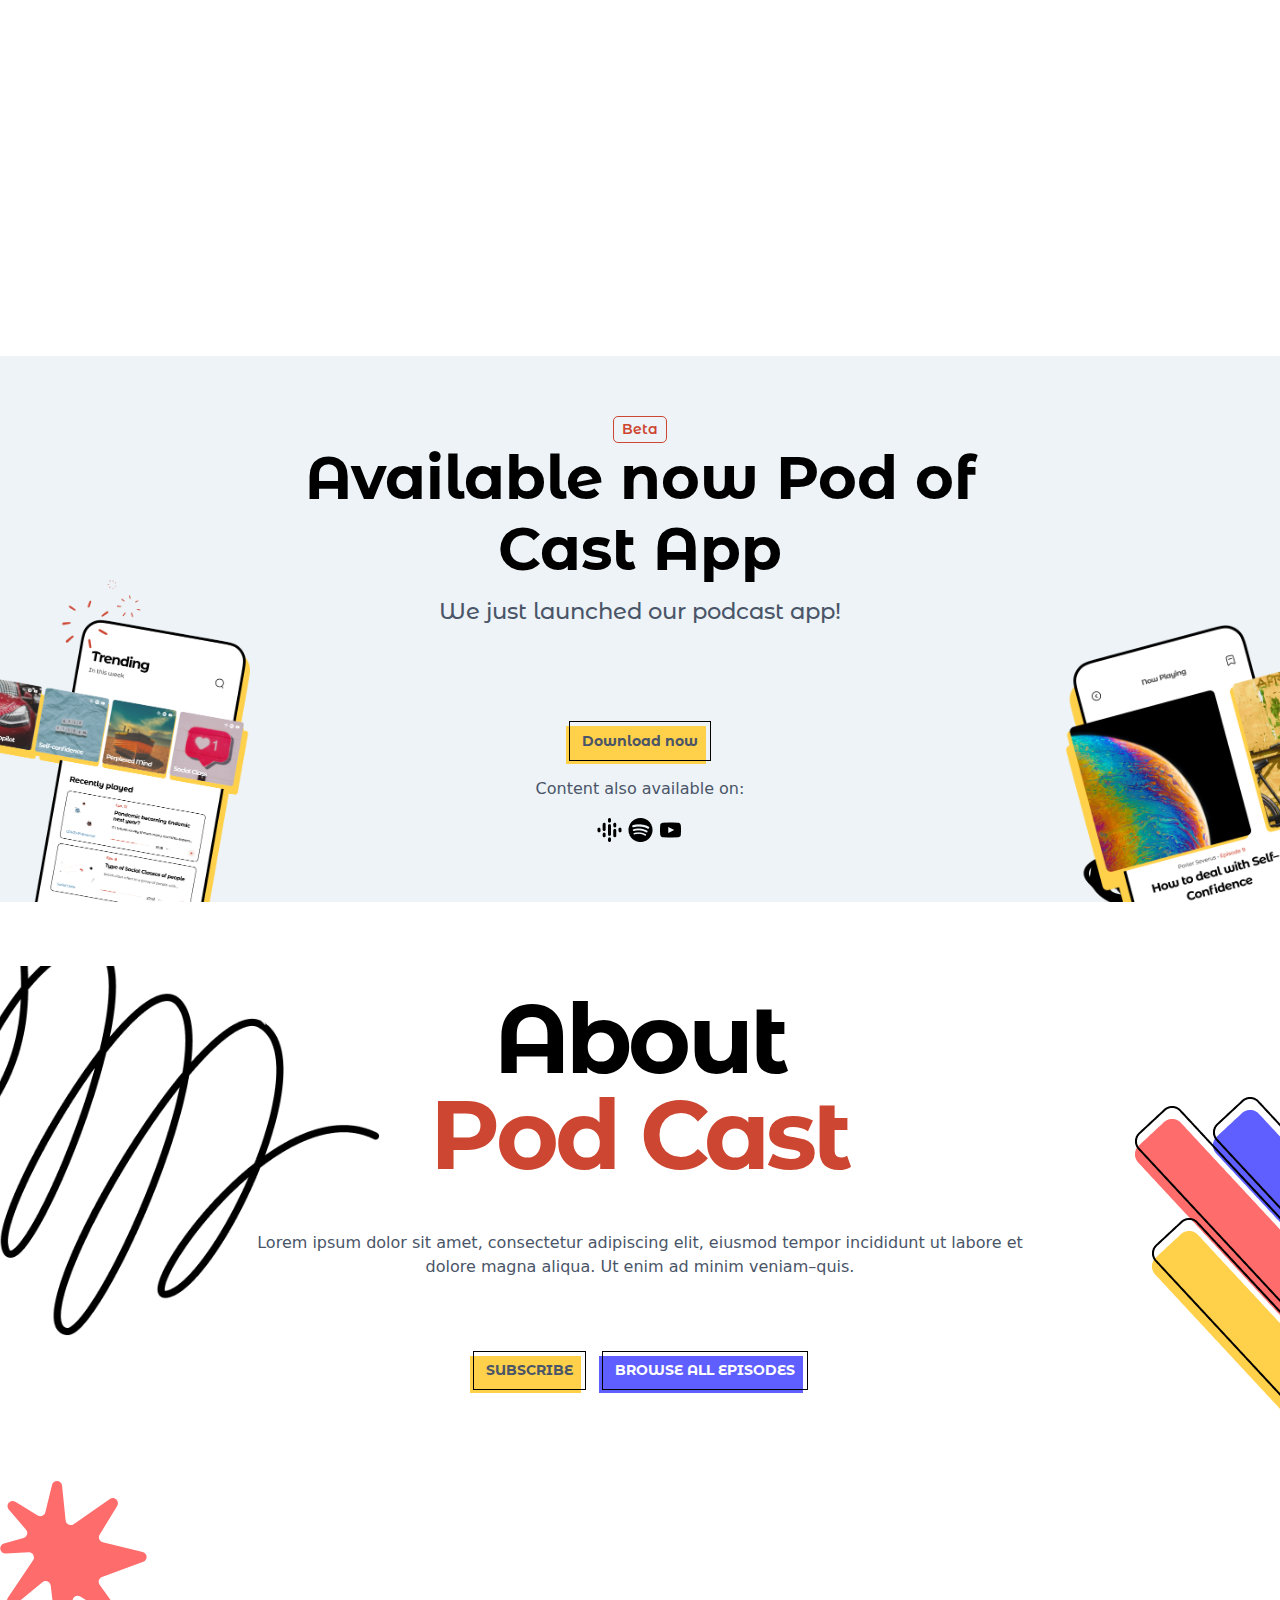
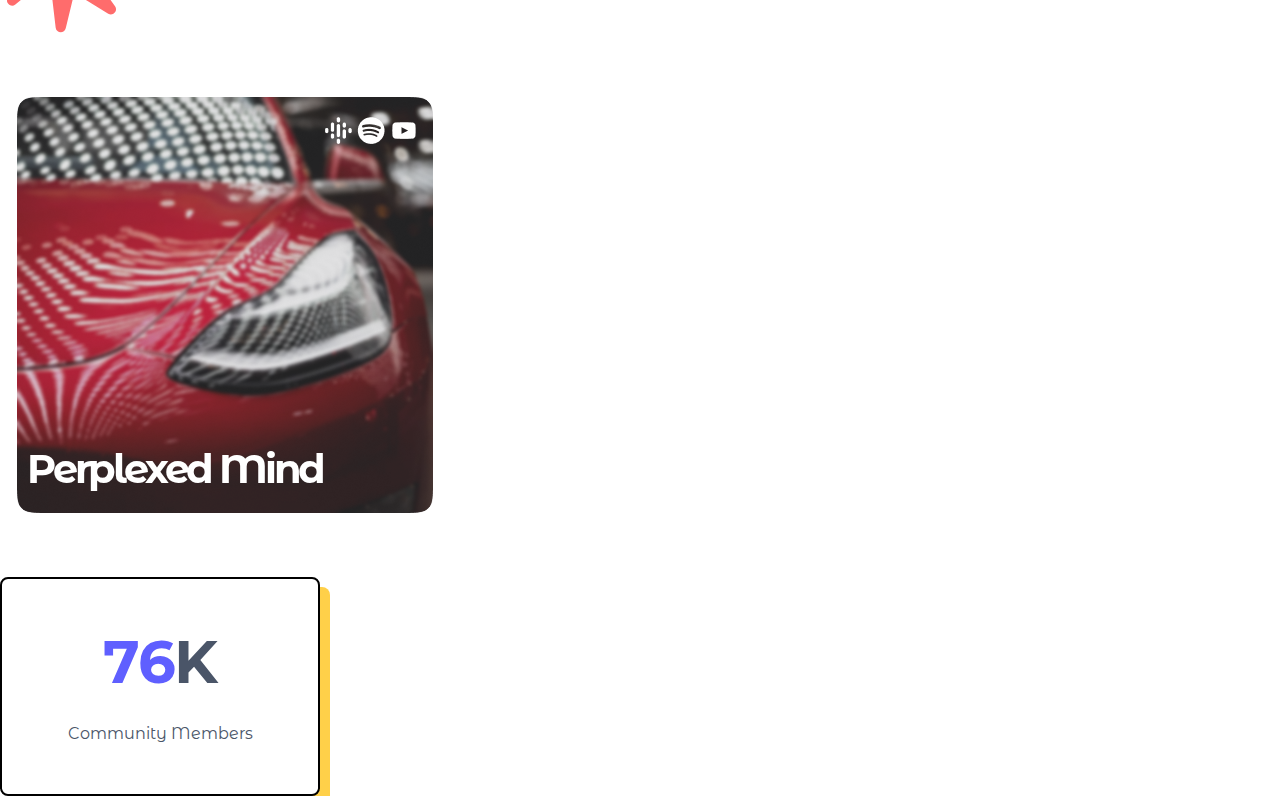
==== commit 5dfed209: "Home page" ====
--- a/comps.html
+++ b/comps.html
@@ -367,14 +367,16 @@
         <div class="gap_64"></div>
 
         <div class="img_card">
-          <div class="card_links">
-            <a href=""><img src="assets/images/icon/podcast_white.png" alt=""></a>
-            <a href=""><img src="assets/images/icon/spotify_white.png" alt=""></a>
-            <a href=""><img src="assets/images/icon/youtube_white.png" alt=""></a>
-
-          </div>
-          <img class="h-100 w-100" src="assets/images/card/card_img2.png" alt="">
-           <h5 class="caption text-white">Perplexed Mind</h5> 
+          <div class="overlay">
+            <div class="card_links">
+              <a href=""><img src="assets/images/icon/podcast_white.png" alt=""></a>
+              <a href=""><img src="assets/images/icon/spotify_white.png" alt=""></a>
+              <a href=""><img src="assets/images/icon/youtube_white.png" alt=""></a>
+  
+            </div>
+            <img class="h-100 w-100" src="assets/images/card/card_img2.png" alt="">
+             <h5 class="caption text-white">Perplexed Mind</h5> 
+          </div>
         </div>
 
 
@@ -383,6 +385,15 @@
             max-height: 416px;
             max-width: 416px;
             position: relative;
+          }
+          .img_card .overlay{
+            position: absolute;
+            width: 100%;
+            height: 100%;
+            left: 0px;
+            top: 0px;
+            background: rgba(135, 135, 138, 0.25);
+            backdrop-filter: blur(1px);
           }
           .card_links{
             position: absolute;
--- a/assets/css/index.css
+++ b/assets/css/index.css
@@ -62,3 +62,100 @@
     left: -20px;
     bottom: 80px;
 }
+
+
+
+/* Image card css started  */
+.img_card{
+  max-height: 416px;
+  min-height: 416px;
+  position: relative;
+  margin: 0px 17px;
+  overflow: hidden;
+  border-radius: 15px;
+  background-position: center;
+  background-repeat: no-repeat;
+  background-size: cover;
+}
+
+.img_card .overlay{
+  position: absolute;
+  width: 100%;
+  height: 100%;
+  left: 0px;
+  top: 0px;
+  background: rgba(135, 135, 138, 0.25);
+  backdrop-filter: blur(1px);
+}
+.img_card img{
+  border-radius: 10px;
+}
+.card_links{
+  position: absolute;
+  right: 15px;
+  top: 20px;
+
+}
+.img_card .caption{
+  position: absolute;
+  left: 10px;
+  bottom: 20px;
+  font-family: 'Montserrat Alternates';
+  font-style: normal;
+  font-weight: 700;
+  font-size: 40px;
+  line-height: 120%;
+}
+.img_card h5.caption{
+  font-family: 'Montserrat Alternates';
+  font-style: normal;
+  font-weight: 700;
+  font-size: 40px;
+  line-height: 120%;
+  letter-spacing: -0.08em;
+  font-feature-settings: 'liga'
+}
+
+
+/* Image_card css ended  */
+
+
+/* Css for support slider started  */
+
+#support_slider h4{
+font-family: 'Montserrat Alternates';
+font-style: normal;
+font-weight: 700;
+font-size: 22.65px;
+line-height: 140%;
+/* identical to box height, or 32px */
+}
+#support_slider .support_slider_wrapper{
+  border-top: 1.5px solid #4D4D4D;
+  border-bottom: 1.5px solid #4D4D4D;
+  padding: 20px 0px;
+}
+
+/* Episods section css has started  */
+#episods .card1{
+  max-width: 90%;
+  margin: auto;
+  margin-bottom: 50px;
+}
+
+#sponsor{
+  position: relative;
+}
+.star {
+  position: absolute;
+  right: 12%;
+  top: 139px;
+  transition: 3s;
+}
+
+.spring {
+  position: absolute;
+  left: 12%;
+  bottom: 0px;
+  animation: float 4s ease-in-out infinite;
+}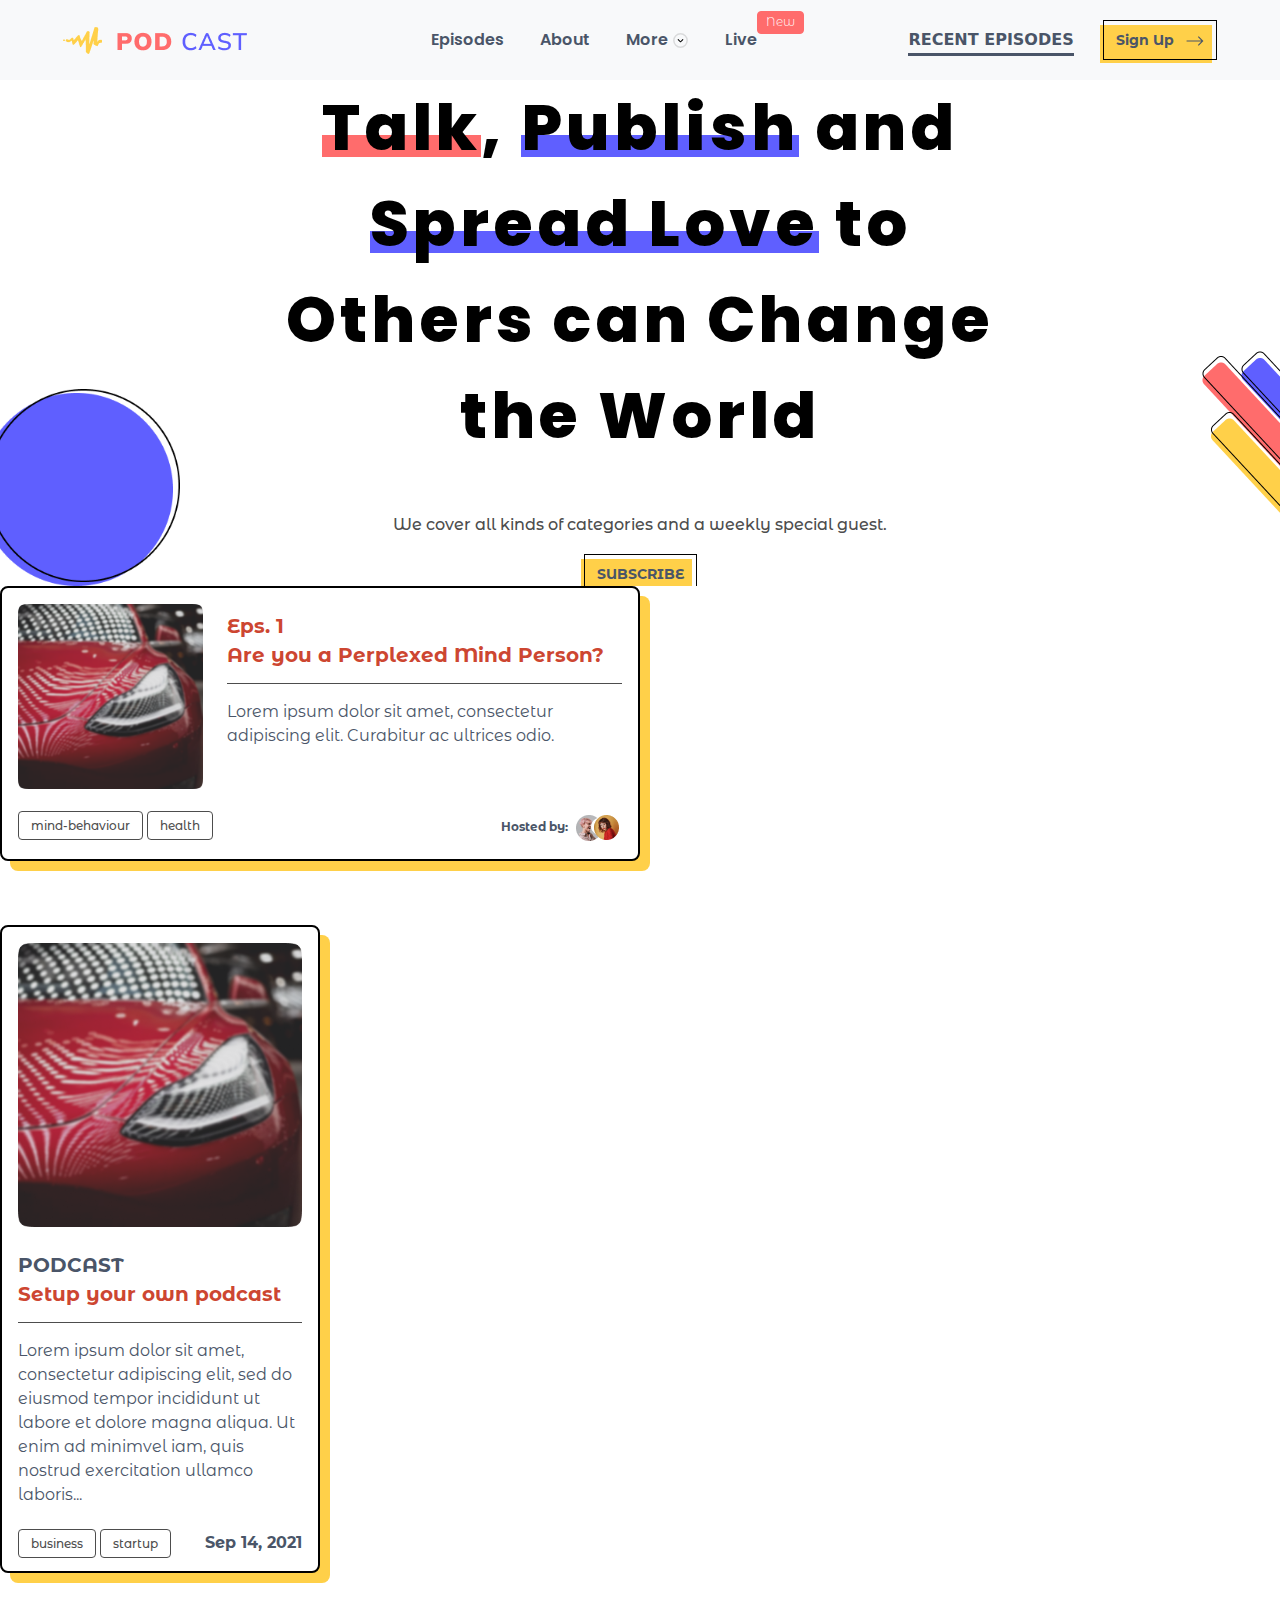
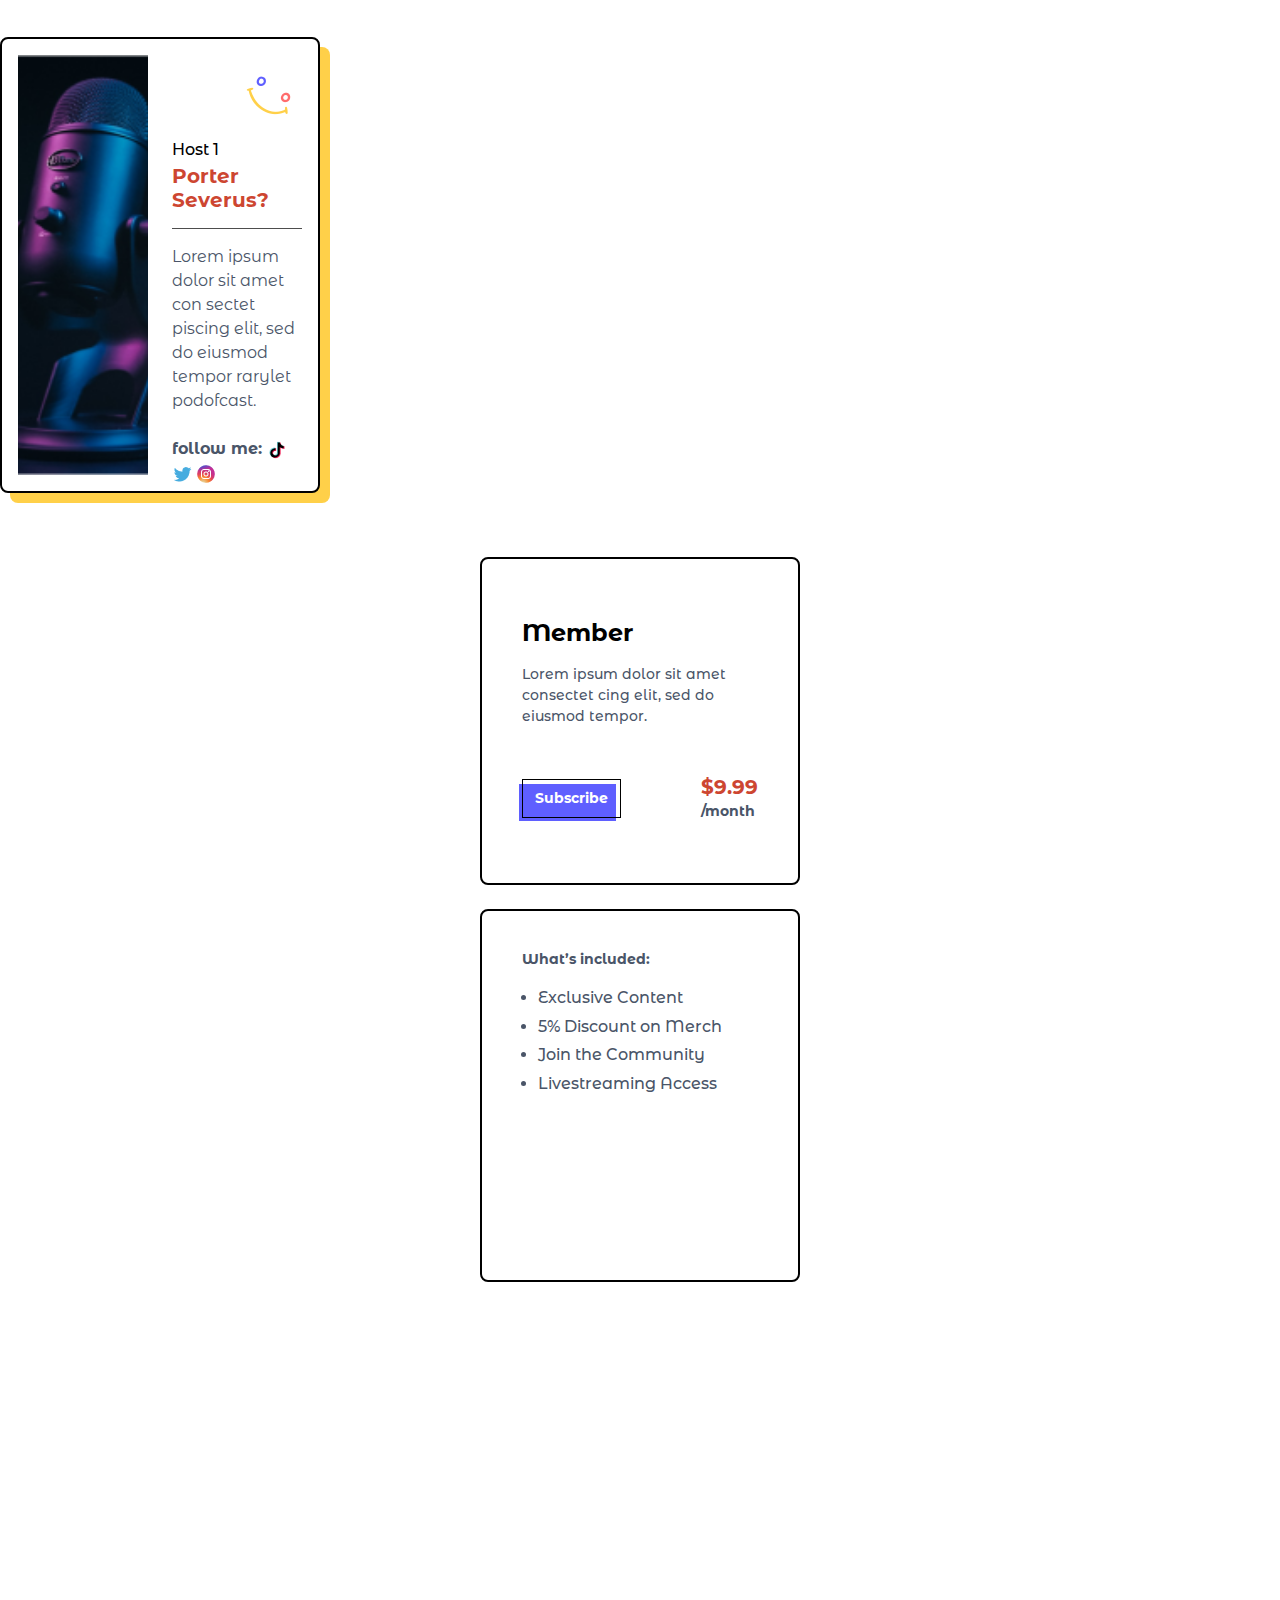
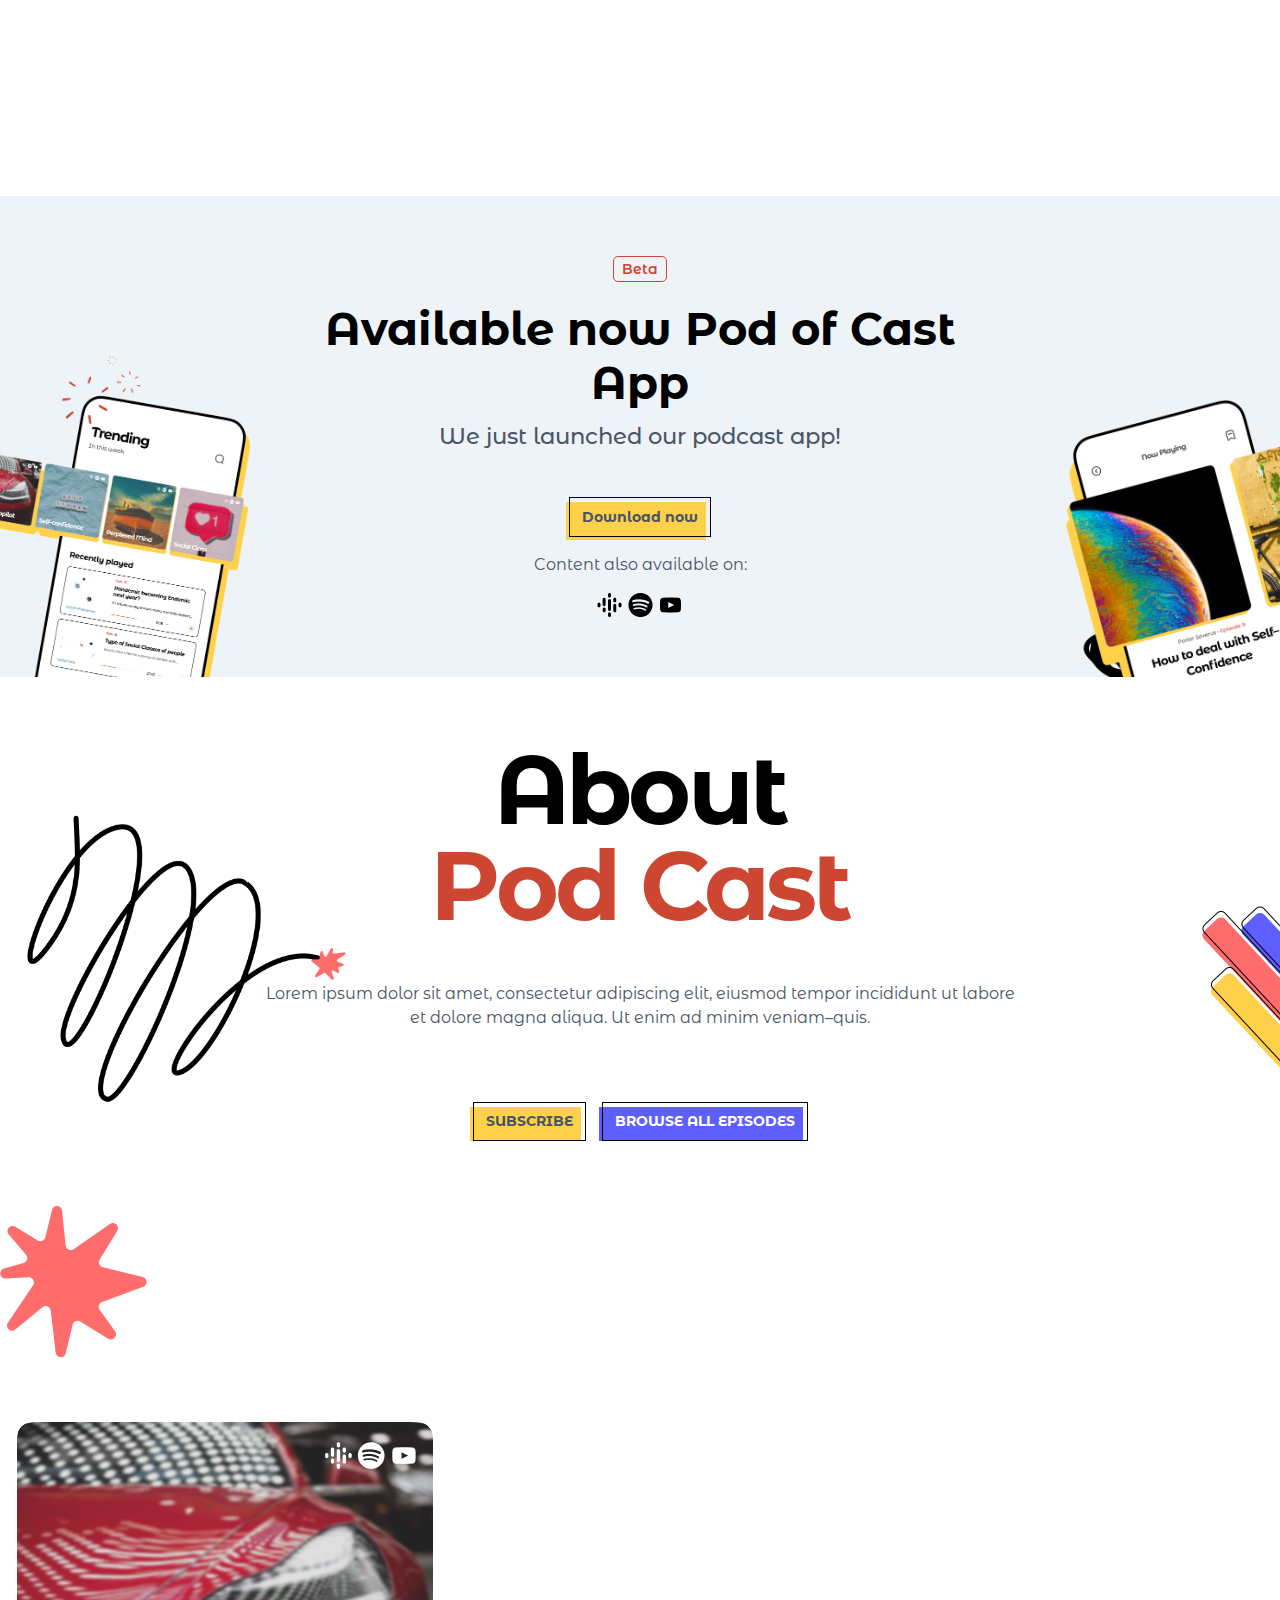
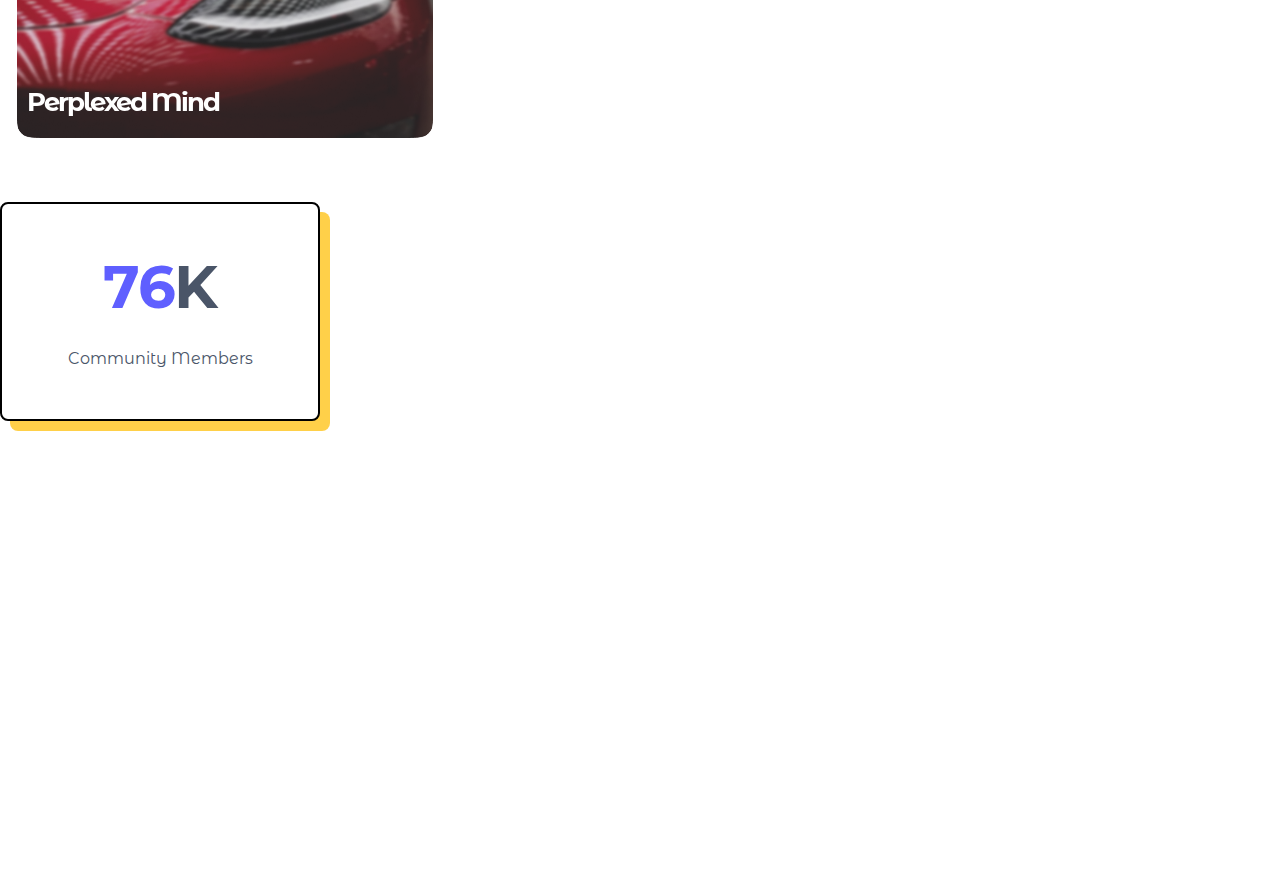
==== commit 4acad570: "test" ====
--- a/comps.html
+++ b/comps.html
@@ -45,7 +45,7 @@
             <span class="navbar-toggler-icon"></span>
           </button>
           <div class="collapse navbar-collapse" id="navbarSupportedContent">
-            <ul class="navbar-nav mx-auto mb-2 mb-lg-0 d-flex gap-4">
+            <ul class="navbar-nav mx-auto mb-2 mb-lg-0 d-flex ">
               <li class="nav-item">
                 <a class="nav-link active" aria-current="page" href="#">Episodes</a>
               </li>
--- a/assets/css/preloader.css
+++ b/assets/css/preloader.css
@@ -1,5 +1,6 @@
 #main {
     overflow: hidden;
+    height: 100vh;
 }
 
 /* Code for preloader */
@@ -25,6 +26,7 @@
     z-index: 99999;
     background: white;
   }
+  
   .loading {
     text-align: center;
     font-weight: 700;
--- a/assets/css/index.css
+++ b/assets/css/index.css
@@ -60,87 +60,22 @@
 
 #hero img.circle{
     left: -20px;
-    bottom: 80px;
+    bottom: 0px;
 }
 
 
 
-/* Image card css started  */
-.img_card{
-  max-height: 416px;
-  min-height: 416px;
-  position: relative;
-  margin: 0px 17px;
-  overflow: hidden;
-  border-radius: 15px;
-  background-position: center;
-  background-repeat: no-repeat;
-  background-size: cover;
-}
-
-.img_card .overlay{
-  position: absolute;
-  width: 100%;
-  height: 100%;
-  left: 0px;
-  top: 0px;
-  background: rgba(135, 135, 138, 0.25);
-  backdrop-filter: blur(1px);
-}
-.img_card img{
-  border-radius: 10px;
-}
-.card_links{
-  position: absolute;
-  right: 15px;
-  top: 20px;
-
-}
-.img_card .caption{
-  position: absolute;
-  left: 10px;
-  bottom: 20px;
-  font-family: 'Montserrat Alternates';
-  font-style: normal;
-  font-weight: 700;
-  font-size: 40px;
-  line-height: 120%;
-}
-.img_card h5.caption{
-  font-family: 'Montserrat Alternates';
-  font-style: normal;
-  font-weight: 700;
-  font-size: 40px;
-  line-height: 120%;
-  letter-spacing: -0.08em;
-  font-feature-settings: 'liga'
-}
 
 
-/* Image_card css ended  */
-
-
-/* Css for support slider started  */
-
-#support_slider h4{
-font-family: 'Montserrat Alternates';
-font-style: normal;
-font-weight: 700;
-font-size: 22.65px;
-line-height: 140%;
-/* identical to box height, or 32px */
-}
-#support_slider .support_slider_wrapper{
-  border-top: 1.5px solid #4D4D4D;
-  border-bottom: 1.5px solid #4D4D4D;
-  padding: 20px 0px;
-}
 
 /* Episods section css has started  */
 #episods .card1{
-  max-width: 90%;
+  max-width: 100%;
   margin: auto;
   margin-bottom: 50px;
+}
+#episods .card1:last-child{
+  margin-bottom: 0px;
 }
 
 #sponsor{
@@ -158,4 +93,31 @@
   left: 12%;
   bottom: 0px;
   animation: float 4s ease-in-out infinite;
-}+}
+
+#article_news .card2{
+  max-width:570px;
+  margin: auto;
+  padding-bottom: 10px !important;
+}
+
+
+
+
+/* Media query starting from here  */
+@media screen and (max-width:1200px){
+
+}
+
+
+@media screen and (max-width:992px){
+
+
+}
+
+
+
+@media screen and (max-width:768px){
+
+}
+
